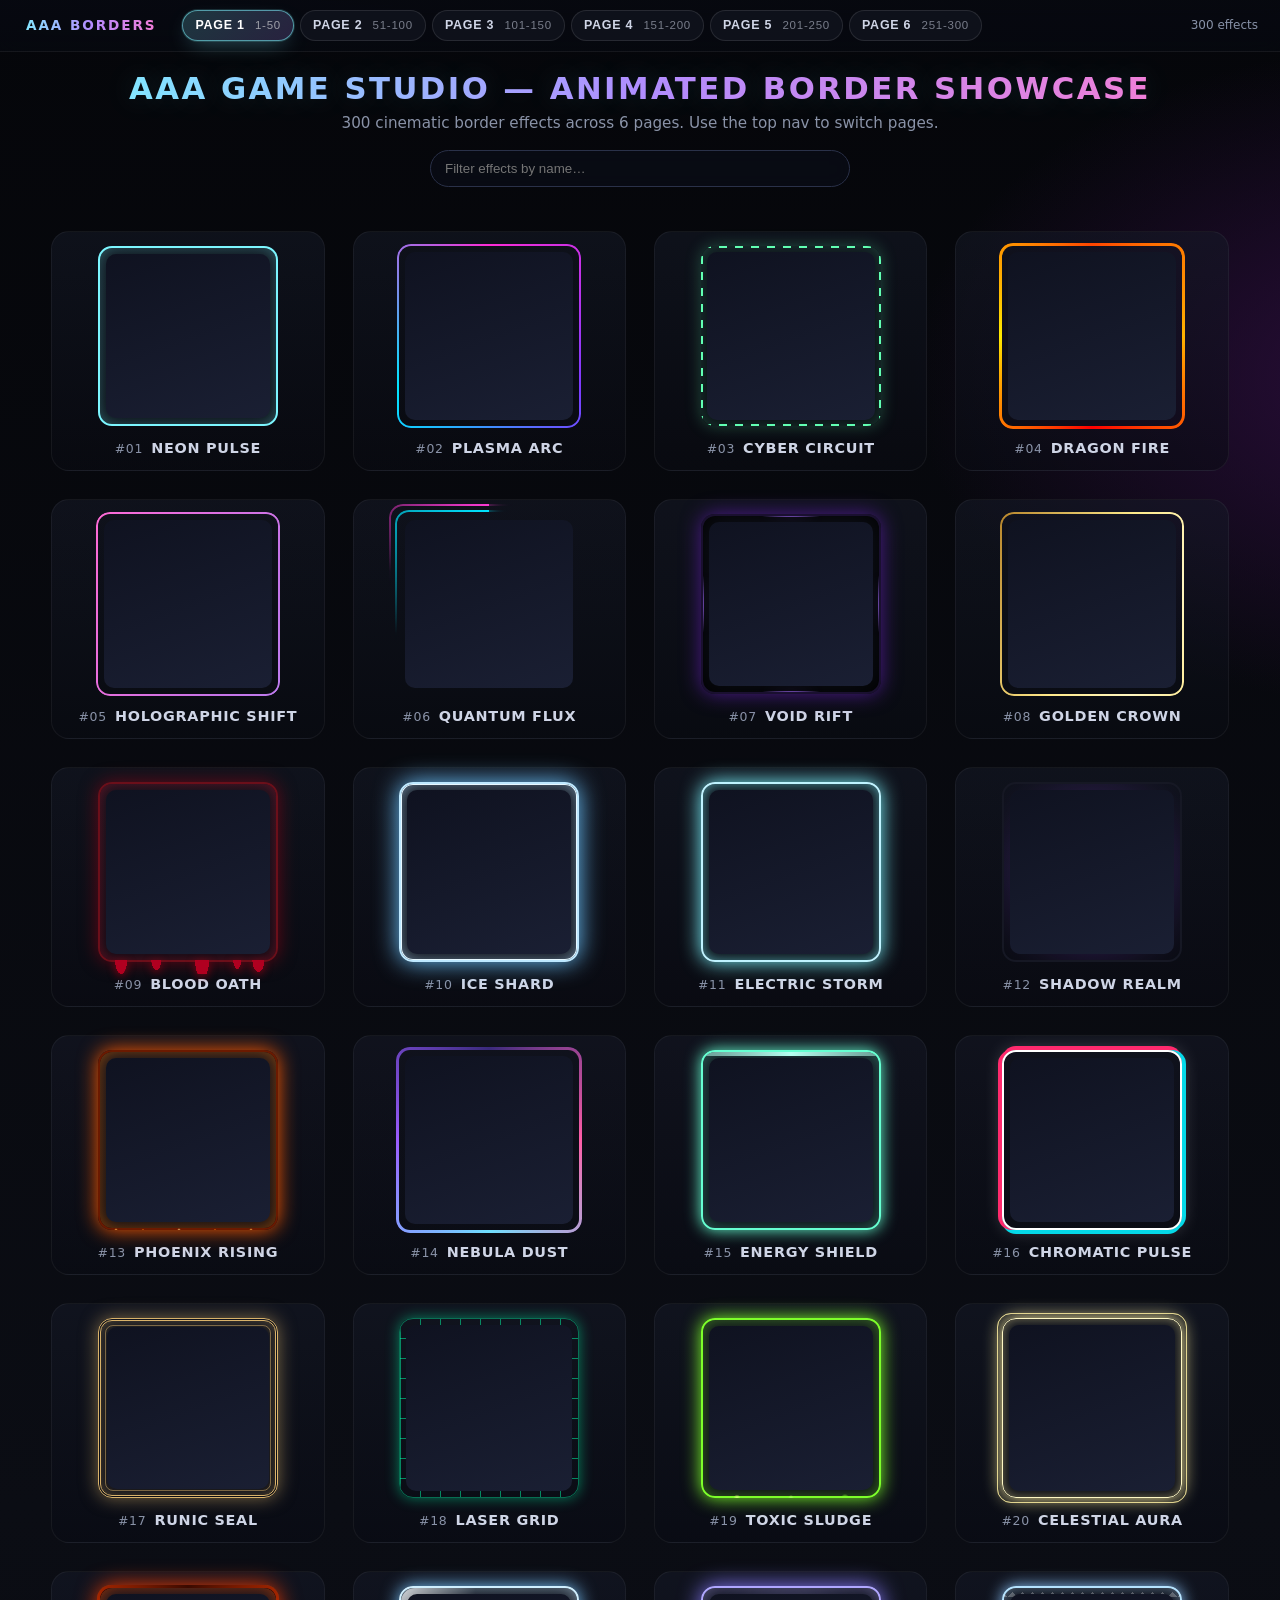
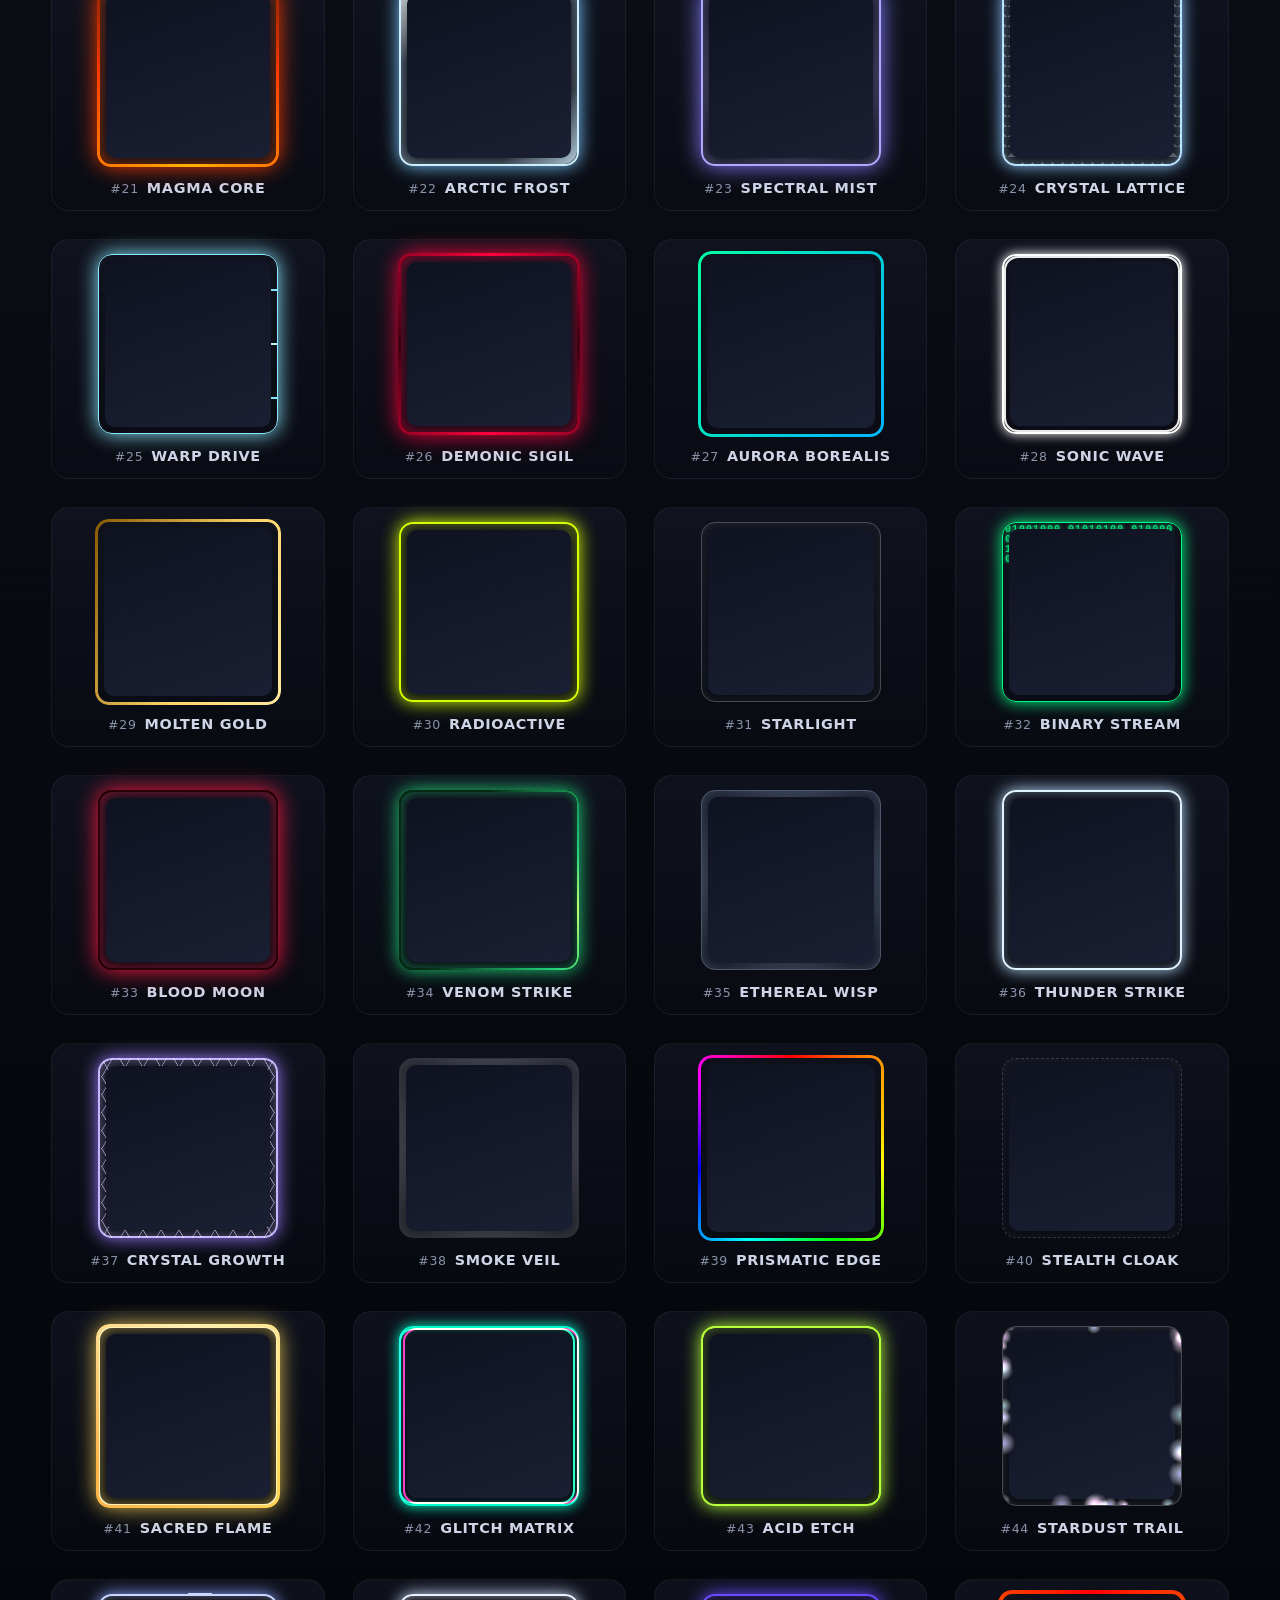
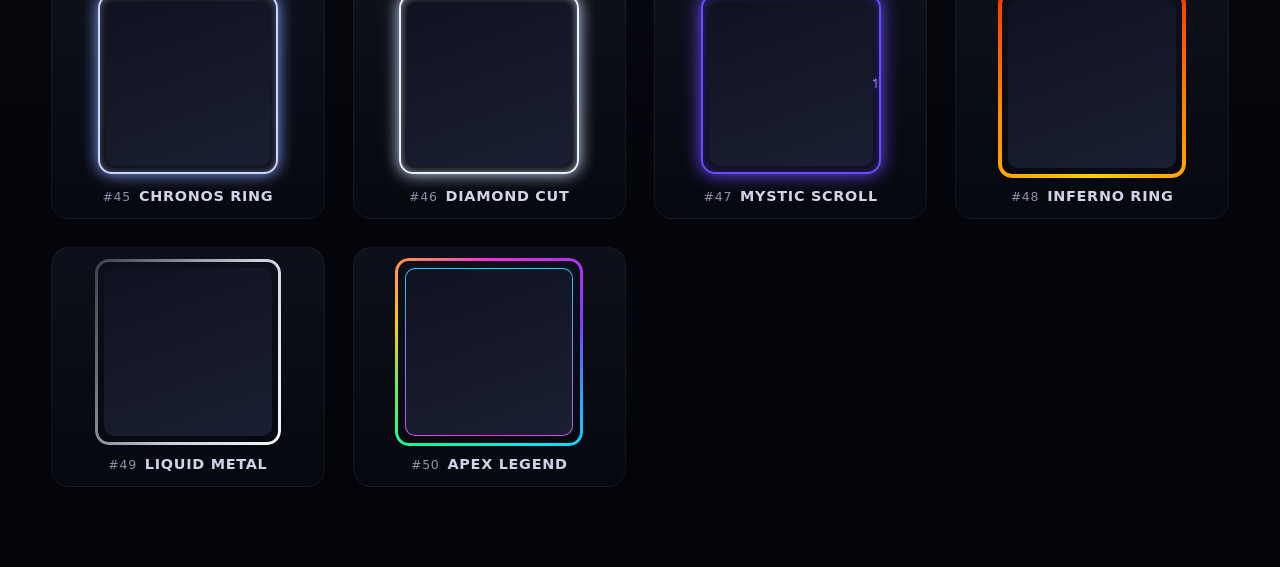
==== index.html @ 930daaae "first commit" ====
<!DOCTYPE html>
<html lang="en">
<head>
<meta charset="UTF-8" />
<meta name="viewport" content="width=device-width, initial-scale=1.0" />
<title>AAA Game Studio Animated Borders — 300 Effects</title>
<link rel="stylesheet" href="css/base.css" />
<link rel="stylesheet" href="css/nav.css" />
<link rel="stylesheet" href="css/borders-01-10.css" />
<link rel="stylesheet" href="css/borders-11-20.css" />
<link rel="stylesheet" href="css/borders-21-30.css" />
<link rel="stylesheet" href="css/borders-31-40.css" />
<link rel="stylesheet" href="css/borders-41-50.css" />
<link rel="stylesheet" href="css/borders-51-100.css" />
<link rel="stylesheet" href="css/borders-101-150.css" />
</head>
<body>
<header class="site-header">
  <h1>AAA Game Studio — Animated Border Showcase</h1>
  <p class="subtitle">300 cinematic border effects across 6 pages. Use the top nav to switch pages.</p>
  <input id="search" type="search" placeholder="Filter effects by name…" />
</header>

<main id="grid" class="grid">
  <!-- Cards are generated by JS for brevity; fallback markup below still works -->
</main>

<template id="card-tpl">
  <figure class="card">
    <div class="square"><div class="inner"></div></div>
    <figcaption><span class="num"></span><span class="name"></span></figcaption>
  </figure>
</template>

<script src="js/effects.js"></script>
<script src="js/trail.js"></script>
<script src="js/trail-ring.js"></script>
<script src="js/fx-engine.js"></script>
<script src="js/fx-page-04.js"></script>
<script src="js/fx-page-05.js"></script>
<script src="js/fx-page-06.js"></script>
<script src="js/app.js"></script>
</body>
</html>
---- css/base.css ----
/* ============================================================
   BASE — AAA Game Studio Animated Borders
   ============================================================ */
:root{
  --bg-0:#05060a;
  --bg-1:#0b0d14;
  --bg-2:#11141d;
  --ink:#e8ecf5;
  --muted:#8a93a8;
  --accent:#7cf6ff;
  --sq:180px;        /* square size */
  --radius:14px;
}

*{box-sizing:border-box}
html,body{margin:0;padding:0}
body{
  font-family:"Segoe UI",Inter,system-ui,-apple-system,Roboto,sans-serif;
  color:var(--ink);
  background:
    radial-gradient(1200px 700px at 10% -10%, #1a2140 0%, transparent 60%),
    radial-gradient(900px 600px at 110% 10%, #2a0d3a 0%, transparent 55%),
    linear-gradient(180deg, var(--bg-0), var(--bg-1) 40%, #03040a);
  min-height:100vh;
  overflow-x:hidden;
}

.site-header{
  padding:48px 32px 16px;
  text-align:center;
}
.site-header h1{
  font-size:clamp(1.6rem, 2.4vw, 2.4rem);
  margin:0 0 8px;
  letter-spacing:.08em;
  text-transform:uppercase;
  background:linear-gradient(90deg,#7cf6ff,#b48bff 50%,#ff7ad1);
  -webkit-background-clip:text;
  background-clip:text;
  color:transparent;
  text-shadow:0 0 30px rgba(124,246,255,.15);
}
.subtitle{color:var(--muted);margin:0 0 18px;font-size:.95rem}

#search{
  width:min(420px,90%);
  padding:10px 14px;
  border-radius:999px;
  border:1px solid #2a3149;
  background:rgba(10,14,24,.7);
  color:var(--ink);
  outline:none;
  backdrop-filter:blur(8px);
}
#search:focus{border-color:var(--accent);box-shadow:0 0 0 3px rgba(124,246,255,.18)}

.grid{
  display:grid;
  grid-template-columns:repeat(auto-fill, minmax(230px, 1fr));
  gap:28px;
  padding:28px clamp(18px,4vw,56px) 80px;
  max-width:1600px;
  margin:0 auto;
}

.card{
  margin:0;
  display:flex;
  flex-direction:column;
  align-items:center;
  gap:14px;
  padding:14px;
  border-radius:18px;
  background:linear-gradient(180deg, rgba(22,26,40,.55), rgba(10,12,20,.55));
  border:1px solid rgba(255,255,255,.05);
  transition:transform .35s ease, box-shadow .35s ease, border-color .35s ease;
}
.card:hover{
  transform:translateY(-3px);
  border-color:rgba(255,255,255,.12);
  box-shadow:0 20px 50px -25px rgba(0,0,0,.9);
}

.square{
  position:relative;
  width:var(--sq);
  height:var(--sq);
  border-radius:var(--radius);
  display:grid;
  place-items:center;
  isolation:isolate;
}
.square .inner{
  position:absolute;
  inset:6px;
  border-radius:calc(var(--radius) - 4px);
  background:linear-gradient(160deg,#0f1220,#1a1f33);
  z-index:1;
}

figcaption{
  display:flex;
  gap:8px;
  align-items:baseline;
  font-size:.9rem;
  color:#cfd5e6;
  letter-spacing:.05em;
}
.num{color:var(--muted);font-variant-numeric:tabular-nums;font-size:.78rem}
.name{text-transform:uppercase;font-weight:600}

.card.hidden{display:none}

/* Helper: gradient stop used across many borders */
@property --angle {
  syntax: "<angle>";
  initial-value: 0deg;
  inherits: false;
}

@keyframes spin-angle { to { --angle: 360deg; } }
@keyframes hue        { to { filter: hue-rotate(360deg); } }
@keyframes pulse-op   { 0%,100%{opacity:.6} 50%{opacity:1} }
---- css/nav.css ----
/* ============================================================
   NAV — Sticky paginated tab bar at the top of the page
   ============================================================ */
.pagenav{
  position:sticky;
  top:0;
  z-index:50;
  display:flex;
  flex-wrap:wrap;
  align-items:center;
  gap:6px;
  padding:10px 14px;
  background:linear-gradient(180deg, rgba(7,9,16,.92), rgba(7,9,16,.82));
  border-bottom:1px solid rgba(255,255,255,.06);
  backdrop-filter:blur(10px);
  -webkit-backdrop-filter:blur(10px);
}
.pagenav .brand{
  font-weight:700;
  letter-spacing:.14em;
  text-transform:uppercase;
  font-size:.85rem;
  padding:6px 12px;
  margin-right:8px;
  background:linear-gradient(90deg,#7cf6ff,#b48bff 50%,#ff7ad1);
  -webkit-background-clip:text;
  background-clip:text;
  color:transparent;
  white-space:nowrap;
}
.pagenav .tab{
  appearance:none;
  border:1px solid rgba(255,255,255,.1);
  background:rgba(20,24,36,.6);
  color:#cfd5e6;
  font:600 .78rem/1 "Segoe UI",sans-serif;
  letter-spacing:.06em;
  text-transform:uppercase;
  padding:8px 12px;
  border-radius:999px;
  cursor:pointer;
  transition:background .2s ease, border-color .2s ease, color .2s ease, transform .15s ease;
  white-space:nowrap;
}
.pagenav .tab:hover{
  background:rgba(40,50,75,.7);
  border-color:rgba(255,255,255,.18);
  color:#fff;
}
.pagenav .tab.active{
  background:linear-gradient(135deg, rgba(124,246,255,.2), rgba(180,139,255,.2));
  border-color:rgba(124,246,255,.55);
  color:#fff;
  box-shadow:0 0 0 1px rgba(124,246,255,.15), 0 8px 22px -8px rgba(124,246,255,.4);
}
.pagenav .tab .count{
  opacity:.55;
  font-weight:500;
  margin-left:6px;
  font-size:.72rem;
}
.pagenav .spacer{ flex:1; }
.pagenav .meta{
  font-size:.75rem;
  color:#8892a8;
  padding-right:8px;
  white-space:nowrap;
}

/* Compressed top header when a nav is present */
.site-header{ padding-top:18px; }

/* Hidden-by-page */
.card.page-hidden{ display:none; }
---- css/borders-01-10.css ----
/* ==============================================
   BORDERS 01–10
   ============================================== */

/* 01 — Neon Pulse */
.b01{ border:2px solid #7cf6ff; box-shadow:0 0 0 0 rgba(124,246,255,.6), inset 0 0 18px rgba(124,246,255,.35); animation:b01 1.8s ease-in-out infinite; }
@keyframes b01{
  0%,100%{ box-shadow:0 0 0 0 rgba(124,246,255,.7), 0 0 18px rgba(124,246,255,.5), inset 0 0 14px rgba(124,246,255,.35);}
  50%    { box-shadow:0 0 0 10px rgba(124,246,255,0),  0 0 40px rgba(124,246,255,.9), inset 0 0 28px rgba(124,246,255,.7);}
}

/* 02 — Plasma Arc (conic rotating rim) */
.b02{ position:relative; }
.b02::before{
  content:""; position:absolute; inset:-2px; border-radius:inherit; padding:2px;
  background:conic-gradient(from var(--angle), #ff2bd6, #7c3bff, #00e5ff, #ff2bd6);
  -webkit-mask:linear-gradient(#000 0 0) content-box,linear-gradient(#000 0 0);
          mask:linear-gradient(#000 0 0) content-box,linear-gradient(#000 0 0);
  -webkit-mask-composite:xor; mask-composite:exclude;
  animation:spin-angle 3.5s linear infinite;
  filter:drop-shadow(0 0 10px #7c3bff);
}

/* 03 — Cyber Circuit (dashed marching) */
.b03{ border:2px dashed #62ffb3; animation:b03 .8s linear infinite; box-shadow:inset 0 0 18px rgba(98,255,179,.2),0 0 16px rgba(98,255,179,.25); }
@keyframes b03{ to{ background-position:40px 0; } }
.b03{ background:
  linear-gradient(90deg,#62ffb3 50%,transparent 0) top/16px 2px repeat-x,
  linear-gradient(90deg,#62ffb3 50%,transparent 0) bottom/16px 2px repeat-x,
  linear-gradient(0deg,#62ffb3 50%,transparent 0) left/2px 16px repeat-y,
  linear-gradient(0deg,#62ffb3 50%,transparent 0) right/2px 16px repeat-y;
  border:none;
}

/* 04 — Dragon Fire (flame gradient sweep) */
.b04{ position:relative; }
.b04::before{
  content:""; position:absolute; inset:-3px; border-radius:inherit; padding:3px;
  background:conic-gradient(from var(--angle), #ff4500, #ffb300, #ff0000, #ffea00, #ff4500);
  -webkit-mask:linear-gradient(#000 0 0) content-box,linear-gradient(#000 0 0);
          mask:linear-gradient(#000 0 0) content-box,linear-gradient(#000 0 0);
  -webkit-mask-composite:xor; mask-composite:exclude;
  filter:drop-shadow(0 0 14px #ff6a00) blur(.3px);
  animation:spin-angle 2.2s linear infinite;
}
.b04::after{
  content:""; position:absolute; inset:-10px; border-radius:inherit; pointer-events:none;
  background:radial-gradient(closest-side, rgba(255,90,0,.35), transparent 70%);
  animation:pulse-op 1.4s ease-in-out infinite;
}

/* 05 — Holographic Shift */
.b05{ position:relative; }
.b05::before{
  content:""; position:absolute; inset:-2px; border-radius:inherit; padding:2px;
  background:linear-gradient(115deg,#ff6ad5,#c774e8,#ad8cff,#8795e8,#94d0ff);
  background-size:300% 300%;
  -webkit-mask:linear-gradient(#000 0 0) content-box,linear-gradient(#000 0 0);
          mask:linear-gradient(#000 0 0) content-box,linear-gradient(#000 0 0);
  -webkit-mask-composite:xor; mask-composite:exclude;
  animation:b05 5s linear infinite;
}
@keyframes b05{ 0%{background-position:0% 50%} 100%{background-position:300% 50%} }

/* 06 — Quantum Flux (double counter-rotating rings) */
.b06{ position:relative; }
.b06::before,.b06::after{
  content:""; position:absolute; inset:-4px; border-radius:inherit; padding:2px;
  -webkit-mask:linear-gradient(#000 0 0) content-box,linear-gradient(#000 0 0);
          mask:linear-gradient(#000 0 0) content-box,linear-gradient(#000 0 0);
  -webkit-mask-composite:xor; mask-composite:exclude;
}
.b06::before{ background:conic-gradient(from var(--angle), transparent 70%, #00e5ff); animation:spin-angle 2.5s linear infinite; filter:drop-shadow(0 0 8px #00e5ff); }
.b06::after { inset:-10px; background:conic-gradient(from var(--angle), transparent 80%, #ff3bd6); animation:spin-angle 3.8s linear infinite reverse; filter:drop-shadow(0 0 10px #ff3bd6); }

/* 07 — Void Rift (dark cracks pulsing) */
.b07{ border:2px solid #1a1030; box-shadow:inset 0 0 30px #000, 0 0 20px #4b1b8a; position:relative; overflow:hidden; }
.b07::before{
  content:""; position:absolute; inset:0; border-radius:inherit;
  background:
    radial-gradient(2px 30% at 0% 50%, #a36bff, transparent 60%),
    radial-gradient(2px 30% at 100% 50%, #a36bff, transparent 60%),
    radial-gradient(30% 2px at 50% 0%, #a36bff, transparent 60%),
    radial-gradient(30% 2px at 50% 100%, #a36bff, transparent 60%);
  filter:drop-shadow(0 0 6px #a36bff);
  animation:pulse-op 1.6s ease-in-out infinite;
}

/* 08 — Golden Crown (luxury shimmer) */
.b08{ position:relative; }
.b08::before{
  content:""; position:absolute; inset:-2px; border-radius:inherit; padding:2px;
  background:linear-gradient(115deg,#b8862b 0%,#ffe98a 25%,#fff6c0 40%,#ffe98a 55%,#b8862b 100%);
  background-size:200% 200%;
  -webkit-mask:linear-gradient(#000 0 0) content-box,linear-gradient(#000 0 0);
          mask:linear-gradient(#000 0 0) content-box,linear-gradient(#000 0 0);
  -webkit-mask-composite:xor; mask-composite:exclude;
  animation:b08 3.2s linear infinite;
  filter:drop-shadow(0 0 6px rgba(255,221,120,.5));
}
@keyframes b08{ 0%{background-position:0 0} 100%{background-position:200% 0} }

/* 09 — Blood Oath (dripping crimson) */
.b09{ border:2px solid #6b0f1a; box-shadow:0 0 18px rgba(170,0,20,.55), inset 0 0 16px rgba(255,30,60,.35); position:relative; overflow:visible; }
.b09::after{
  content:""; position:absolute; left:0; right:0; top:100%; height:14px;
  background:
    radial-gradient(6px 14px at 12% 0, #b00020 99%, transparent 100%),
    radial-gradient(5px 10px at 32% 0, #b00020 99%, transparent 100%),
    radial-gradient(7px 18px at 58% 0, #b00020 99%, transparent 100%),
    radial-gradient(4px 9px  at 78% 0, #b00020 99%, transparent 100%),
    radial-gradient(6px 12px at 90% 0, #b00020 99%, transparent 100%);
  animation:b09 2.6s ease-in-out infinite;
  filter:drop-shadow(0 2px 4px rgba(170,0,20,.7));
}
@keyframes b09{ 0%{transform:scaleY(.2);opacity:.6} 60%{transform:scaleY(1.1);opacity:1} 100%{transform:scaleY(.2);opacity:.6} }

/* 10 — Ice Shard (crystalline cold) */
.b10{ border:2px solid #bde8ff; box-shadow:0 0 0 1px #e6f7ff inset, 0 0 24px #6ec6ff, inset 0 0 18px rgba(180,224,255,.6); position:relative; }
.b10::before{
  content:""; position:absolute; inset:-1px; border-radius:inherit; pointer-events:none;
  background:
    linear-gradient(135deg, transparent 40%, rgba(255,255,255,.6) 50%, transparent 60%);
  background-size:250% 250%;
  mix-blend-mode:screen;
  animation:b10 3.4s ease-in-out infinite;
}
@keyframes b10{ 0%{background-position:0 0} 100%{background-position:250% 250%} }
---- css/borders-11-20.css ----
/* ==============================================
   BORDERS 11–20
   ============================================== */

/* 11 — Electric Storm (jittering bolts) */
.b11{ border:2px solid #bff3ff; box-shadow:0 0 20px #7cf6ff, inset 0 0 14px rgba(124,246,255,.6); animation:b11 .15s steps(2) infinite; }
@keyframes b11{
  0%  { transform:translate(0,0) }
  25% { transform:translate(.6px,-.6px) }
  50% { transform:translate(-.6px,.6px); filter:brightness(1.6) }
  75% { transform:translate(.6px,.6px) }
  100%{ transform:translate(0,0) }
}

/* 12 — Shadow Realm (dark mist seep) */
.b12{ border:2px solid #161824; position:relative; overflow:hidden; }
.b12::before{
  content:""; position:absolute; inset:-40%; border-radius:inherit;
  background:radial-gradient(closest-side, rgba(120,60,200,.55), transparent 70%);
  filter:blur(14px); animation:b12 6s linear infinite;
}
@keyframes b12{ 0%{transform:translate(-20%,-20%) rotate(0)} 100%{transform:translate(20%,20%) rotate(360deg)} }

/* 13 — Phoenix Rising (ember rise) */
.b13{ position:relative; border:2px solid #6b1a00; box-shadow:0 0 20px #ff5a00, inset 0 0 18px rgba(255,120,0,.5); }
.b13::after{
  content:""; position:absolute; inset:-6px -2px -2px -2px; border-radius:inherit; pointer-events:none;
  background:
    radial-gradient(3px 3px at 10% 100%, #ffb347, transparent 60%),
    radial-gradient(2px 2px at 25% 100%, #ff7a00, transparent 60%),
    radial-gradient(3px 3px at 45% 100%, #ffd27a, transparent 60%),
    radial-gradient(2px 2px at 65% 100%, #ff7a00, transparent 60%),
    radial-gradient(3px 3px at 85% 100%, #ffb347, transparent 60%);
  animation:b13 2s linear infinite;
}
@keyframes b13{ 0%{transform:translateY(0);opacity:.2} 50%{opacity:1} 100%{transform:translateY(-24px);opacity:0} }

/* 14 — Nebula Dust */
.b14{ position:relative; }
.b14::before{
  content:""; position:absolute; inset:-3px; border-radius:inherit; padding:3px;
  background:conic-gradient(from var(--angle),#3a2a7c,#ff5ea8,#6fe0ff,#9b5cff,#3a2a7c);
  -webkit-mask:linear-gradient(#000 0 0) content-box,linear-gradient(#000 0 0);
          mask:linear-gradient(#000 0 0) content-box,linear-gradient(#000 0 0);
  -webkit-mask-composite:xor; mask-composite:exclude;
  filter:blur(.3px) drop-shadow(0 0 8px #9b5cff);
  animation:spin-angle 8s linear infinite;
}

/* 15 — Energy Shield (hex scan) */
.b15{ border:2px solid #66ffd1; box-shadow:0 0 16px #66ffd1, inset 0 0 18px rgba(102,255,209,.35); position:relative; overflow:hidden; }
.b15::before{
  content:""; position:absolute; left:-50%; right:-50%; top:-2px; height:6px;
  background:linear-gradient(90deg,transparent,#b6fff0,transparent);
  animation:b15 2.2s linear infinite;
}
@keyframes b15{ 0%{transform:translateY(0)} 100%{transform:translateY(var(--sq))} }

/* 16 — Chromatic Pulse (RGB split) */
.b16{ position:relative; border:2px solid #fff; }
.b16{ box-shadow:
  -4px 0 0 #ff2a6d, 4px 0 0 #05d9e8, 0 -4px 0 #ff2a6d, 0 4px 0 #05d9e8,
  0 0 18px rgba(255,255,255,.25);
  animation:b16 1.4s ease-in-out infinite; }
@keyframes b16{ 0%,100%{filter:none} 50%{filter:blur(.6px) saturate(1.6)} }

/* 17 — Runic Seal (etched glow) */
.b17{ border:3px double #d9b26a; box-shadow:0 0 18px rgba(217,178,106,.55), inset 0 0 14px rgba(217,178,106,.35); position:relative; }
.b17::before{
  content:""; position:absolute; inset:4px; border:1px solid rgba(217,178,106,.5); border-radius:calc(var(--radius) - 6px);
  animation:pulse-op 2.4s ease-in-out infinite;
}

/* 18 — Laser Grid */
.b18{ position:relative; border:1px solid rgba(0,255,170,.4); box-shadow:0 0 14px rgba(0,255,170,.45); }
.b18::before{
  content:""; position:absolute; inset:0; border-radius:inherit; pointer-events:none;
  background:
    linear-gradient(90deg, rgba(0,255,170,.5) 1px, transparent 1px) 0 0/20px 100%,
    linear-gradient(0deg,  rgba(0,255,170,.5) 1px, transparent 1px) 0 0/100% 20px;
  mask:linear-gradient(#000,#000);
  animation:b18 2s linear infinite;
}
@keyframes b18{ to{ background-position:20px 0, 0 20px; } }

/* 19 — Toxic Sludge (bubbling acid) */
.b19{ border:2px solid #7dff2a; box-shadow:0 0 18px #7dff2a, inset 0 0 16px rgba(125,255,42,.4); position:relative; }
.b19::after{
  content:""; position:absolute; inset:-2px; border-radius:inherit; pointer-events:none;
  background:
    radial-gradient(6px 6px at 20% 100%, #d7ff7d, transparent 60%),
    radial-gradient(5px 5px at 50% 100%, #a8ff5e, transparent 60%),
    radial-gradient(7px 7px at 80% 100%, #7dff2a, transparent 60%);
  animation:b19 2.6s ease-in-out infinite;
}
@keyframes b19{ 0%{transform:translateY(0);opacity:.2} 50%{opacity:.9} 100%{transform:translateY(-18px);opacity:0} }

/* 20 — Celestial Aura (halo rings) */
.b20{ position:relative; border:1px solid #fff8c4; box-shadow:0 0 18px #fff0a0, inset 0 0 12px rgba(255,240,160,.45); }
.b20::before,.b20::after{
  content:""; position:absolute; inset:-6px; border-radius:inherit; border:1px solid rgba(255,240,160,.6); pointer-events:none;
  animation:b20 2.8s ease-out infinite;
}
.b20::after{ animation-delay:1.4s; }
@keyframes b20{ 0%{transform:scale(1);opacity:.9} 100%{transform:scale(1.25);opacity:0} }
---- css/borders-21-30.css ----
/* ==============================================
   BORDERS 21–30
   ============================================== */

/* 21 — Magma Core */
.b21{ position:relative; border:2px solid #3a0a00; box-shadow:0 0 22px #ff3d00, inset 0 0 18px rgba(255,80,0,.55); }
.b21::before{
  content:""; position:absolute; inset:-3px; border-radius:inherit; padding:3px;
  background:conic-gradient(from var(--angle),#3a0a00,#ff3d00,#ffb300,#ff3d00,#3a0a00);
  -webkit-mask:linear-gradient(#000 0 0) content-box,linear-gradient(#000 0 0);
          mask:linear-gradient(#000 0 0) content-box,linear-gradient(#000 0 0);
  -webkit-mask-composite:xor; mask-composite:exclude;
  animation:spin-angle 4s linear infinite; filter:drop-shadow(0 0 10px #ff6a00);
}

/* 22 — Arctic Frost (creeping frost) */
.b22{ border:2px solid #cfefff; box-shadow:inset 0 0 18px rgba(200,235,255,.6), 0 0 18px #7ac7ff; position:relative; overflow:hidden; }
.b22::before{
  content:""; position:absolute; inset:0; border-radius:inherit;
  background:
    radial-gradient(circle at 0 0, rgba(255,255,255,.7), transparent 30%),
    radial-gradient(circle at 100% 100%, rgba(200,235,255,.7), transparent 30%);
  mix-blend-mode:screen; animation:b22 4s ease-in-out infinite alternate;
}
@keyframes b22{ 0%{opacity:.4} 100%{opacity:1} }

/* 23 — Spectral Mist */
.b23{ border:2px solid #b0a7ff; box-shadow:0 0 22px #8a7cff, inset 0 0 18px rgba(180,170,255,.45); position:relative; overflow:hidden; }
.b23::after{
  content:""; position:absolute; inset:-30%; border-radius:50%;
  background:radial-gradient(closest-side, rgba(180,170,255,.7), transparent 70%);
  filter:blur(10px); animation:b23 5s linear infinite;
}
@keyframes b23{ 0%{transform:translate(-20%,0)} 100%{transform:translate(20%,-10%)} }

/* 24 — Crystal Lattice */
.b24{ position:relative; border:2px solid #b5e3ff; box-shadow:0 0 16px #8ec8ff, inset 0 0 14px rgba(181,227,255,.45); }
.b24::before{
  content:""; position:absolute; inset:-1px; border-radius:inherit; pointer-events:none;
  background:
    linear-gradient(45deg, rgba(255,255,255,.5) 25%, transparent 25%) 0 0/10px 10px,
    linear-gradient(-45deg, rgba(255,255,255,.5) 25%, transparent 25%) 0 0/10px 10px;
  mix-blend-mode:screen; opacity:.5;
  animation:b24 4s linear infinite;
}
@keyframes b24{ to{background-position:10px 0,10px 0} }

/* 25 — Warp Drive (hyperspace streaks) */
.b25{ position:relative; border:1px solid #8be9ff; box-shadow:0 0 20px #8be9ff; overflow:hidden; }
.b25::before{
  content:""; position:absolute; inset:-2px; border-radius:inherit;
  background:
    linear-gradient(90deg,transparent 0,#8be9ff 50%,transparent 100%) 0 20%/200% 2px no-repeat,
    linear-gradient(90deg,transparent 0,#bffaff 50%,transparent 100%) 0 50%/200% 2px no-repeat,
    linear-gradient(90deg,transparent 0,#8be9ff 50%,transparent 100%) 0 80%/200% 2px no-repeat;
  animation:b25 1.2s linear infinite;
}
@keyframes b25{ 0%{background-position:-100% 20%,-150% 50%,-80% 80%} 100%{background-position:200% 20%,220% 50%,260% 80%} }

/* 26 — Demonic Sigil */
.b26{ position:relative; border:2px solid #3a0010; box-shadow:0 0 22px #ff003c, inset 0 0 16px rgba(255,0,60,.55); }
.b26::before{
  content:""; position:absolute; inset:-3px; border-radius:inherit; padding:3px;
  background:conic-gradient(from var(--angle),#ff003c,#3a0010,#ff003c,#3a0010,#ff003c);
  -webkit-mask:linear-gradient(#000 0 0) content-box,linear-gradient(#000 0 0);
          mask:linear-gradient(#000 0 0) content-box,linear-gradient(#000 0 0);
  -webkit-mask-composite:xor; mask-composite:exclude;
  animation:spin-angle 6s linear infinite reverse; filter:drop-shadow(0 0 8px #ff003c);
}

/* 27 — Aurora Borealis */
.b27{ position:relative; }
.b27::before{
  content:""; position:absolute; inset:-3px; border-radius:inherit; padding:3px;
  background:linear-gradient(120deg,#00ffa3,#00b3ff,#b84cff,#00ffa3);
  background-size:300% 300%;
  -webkit-mask:linear-gradient(#000 0 0) content-box,linear-gradient(#000 0 0);
          mask:linear-gradient(#000 0 0) content-box,linear-gradient(#000 0 0);
  -webkit-mask-composite:xor; mask-composite:exclude;
  filter:blur(.4px) drop-shadow(0 0 10px #00ffa3);
  animation:b27 6s ease-in-out infinite;
}
@keyframes b27{ 0%,100%{background-position:0 50%} 50%{background-position:100% 50%} }

/* 28 — Sonic Wave (expanding rings) */
.b28{ position:relative; border:2px solid #fff; box-shadow:0 0 12px #fff; }
.b28::before,.b28::after{
  content:""; position:absolute; inset:0; border-radius:inherit; border:2px solid rgba(255,255,255,.7);
  animation:b28 2.2s ease-out infinite;
}
.b28::after{ animation-delay:1.1s; }
@keyframes b28{ 0%{transform:scale(1);opacity:1} 100%{transform:scale(1.35);opacity:0} }

/* 29 — Molten Gold */
.b29{ position:relative; }
.b29::before{
  content:""; position:absolute; inset:-3px; border-radius:inherit; padding:3px;
  background:linear-gradient(115deg,#8a5a00,#ffd56a,#fff2b3,#ffd56a,#8a5a00);
  background-size:300% 100%;
  -webkit-mask:linear-gradient(#000 0 0) content-box,linear-gradient(#000 0 0);
          mask:linear-gradient(#000 0 0) content-box,linear-gradient(#000 0 0);
  -webkit-mask-composite:xor; mask-composite:exclude;
  filter:drop-shadow(0 0 10px rgba(255,213,106,.6));
  animation:b29 3s linear infinite;
}
@keyframes b29{ to{background-position:300% 0} }

/* 30 — Radioactive (geiger blink) */
.b30{ border:2px solid #d6ff00; box-shadow:0 0 18px #d6ff00, inset 0 0 14px rgba(214,255,0,.45); animation:b30 1s steps(3,end) infinite; position:relative; }
.b30::after{
  content:"☢"; position:absolute; top:6px; right:8px; color:#d6ff00; font-size:.9rem; text-shadow:0 0 8px #d6ff00; opacity:.9;
}
@keyframes b30{ 0%,100%{filter:brightness(1)} 33%{filter:brightness(1.6)} 66%{filter:brightness(.85)} }
---- css/borders-31-40.css ----
/* ==============================================
   BORDERS 31–40
   ============================================== */

/* 31 — Starlight (twinkle dots) */
.b31{ border:1px solid rgba(255,255,255,.25); box-shadow:inset 0 0 14px rgba(255,255,255,.08); position:relative; overflow:hidden; }
.b31::before{
  content:""; position:absolute; inset:0; border-radius:inherit;
  background:
    radial-gradient(1px 1px at 10% 20%, #fff 99%, transparent 100%),
    radial-gradient(1px 1px at 25% 70%, #fff 99%, transparent 100%),
    radial-gradient(1.5px 1.5px at 60% 15%, #fff 99%, transparent 100%),
    radial-gradient(1px 1px at 80% 60%, #fff 99%, transparent 100%),
    radial-gradient(1.5px 1.5px at 40% 85%, #fff 99%, transparent 100%),
    radial-gradient(1px 1px at 92% 30%, #fff 99%, transparent 100%);
  animation:b31 2.4s ease-in-out infinite alternate;
}
@keyframes b31{ 0%{opacity:.2;filter:blur(0)} 100%{opacity:1;filter:blur(.4px)} }

/* 32 — Binary Stream */
.b32{ position:relative; border:1px solid #00ff88; box-shadow:0 0 16px #00ff88; overflow:hidden; color:#00ff88; font:700 10px/1 monospace; }
.b32::before{
  content:"01001000 01010100 01000001 01001110 01000110 01010100 10101010 11001100 00110011";
  position:absolute; inset:-2px; border-radius:inherit; padding:4px; letter-spacing:1px;
  white-space:pre-wrap; word-break:break-all; opacity:.85; text-shadow:0 0 4px #00ff88;
  animation:b32 4s linear infinite;
}
@keyframes b32{ 0%{transform:translateY(0)} 100%{transform:translateY(-24px)} }

/* 33 — Blood Moon */
.b33{ border:2px solid #2a0008; box-shadow:0 0 22px #ff1744, inset 0 0 14px rgba(255,23,68,.55); animation:b33 2.6s ease-in-out infinite; }
@keyframes b33{ 0%,100%{box-shadow:0 0 14px #9e0022, inset 0 0 12px rgba(255,23,68,.35)} 50%{box-shadow:0 0 36px #ff1744, inset 0 0 22px rgba(255,23,68,.75)} }

/* 34 — Venom Strike */
.b34{ position:relative; border:2px solid #062a10; box-shadow:0 0 18px #21d07a, inset 0 0 12px rgba(33,208,122,.5); }
.b34::before{
  content:""; position:absolute; inset:-2px; border-radius:inherit; padding:2px;
  background:conic-gradient(from var(--angle),#062a10,#21d07a 20%,#c6ff6a 30%,#21d07a 40%,#062a10 60%);
  -webkit-mask:linear-gradient(#000 0 0) content-box,linear-gradient(#000 0 0);
          mask:linear-gradient(#000 0 0) content-box,linear-gradient(#000 0 0);
  -webkit-mask-composite:xor; mask-composite:exclude;
  animation:spin-angle 2.4s linear infinite;
}

/* 35 — Ethereal Wisp */
.b35{ position:relative; border:1px solid rgba(200,220,255,.35); box-shadow:inset 0 0 18px rgba(170,200,255,.3); overflow:hidden; }
.b35::before{
  content:""; position:absolute; inset:-40%; border-radius:50%;
  background:radial-gradient(closest-side, rgba(190,210,255,.6), transparent 70%);
  filter:blur(14px); animation:b35 7s ease-in-out infinite;
}
@keyframes b35{ 0%{transform:translate(-20%,-10%)} 50%{transform:translate(20%,10%)} 100%{transform:translate(-20%,-10%)} }

/* 36 — Thunder Strike */
.b36{ border:2px solid #e1f3ff; box-shadow:0 0 16px #bae0ff, inset 0 0 12px rgba(186,224,255,.4); animation:b36 4s linear infinite; }
@keyframes b36{
  0%,90%,100%{ filter:brightness(1); }
  92% { filter:brightness(3) saturate(2); }
  94% { filter:brightness(.7); }
  96% { filter:brightness(2.5); }
}

/* 37 — Crystal Growth (animated facets) */
.b37{ position:relative; border:2px solid #c8b6ff; box-shadow:0 0 18px #9a7bff, inset 0 0 14px rgba(200,182,255,.45); }
.b37::before{
  content:""; position:absolute; inset:-2px; border-radius:inherit; pointer-events:none;
  background:
    linear-gradient(60deg, transparent 46%, #e3d9ff 48%, transparent 52%),
    linear-gradient(-60deg, transparent 46%, #c8b6ff 48%, transparent 52%);
  background-size:18px 18px;
  mix-blend-mode:screen; opacity:.7;
  animation:b37 5s linear infinite;
}
@keyframes b37{ to{background-position:18px 0, -18px 0} }

/* 38 — Smoke Veil */
.b38{ position:relative; border:1px solid rgba(255,255,255,.15); box-shadow:inset 0 0 20px rgba(180,180,180,.3); overflow:hidden; }
.b38::before{
  content:""; position:absolute; inset:-50%; border-radius:50%;
  background:radial-gradient(closest-side, rgba(200,200,210,.55), transparent 70%);
  filter:blur(18px); animation:b38 9s linear infinite;
}
@keyframes b38{ 0%{transform:translate(-15%,-15%) rotate(0)} 100%{transform:translate(15%,15%) rotate(360deg)} }

/* 39 — Prismatic Edge */
.b39{ position:relative; }
.b39::before{
  content:""; position:absolute; inset:-3px; border-radius:inherit; padding:3px;
  background:conic-gradient(from var(--angle),red,orange,yellow,lime,cyan,blue,magenta,red);
  -webkit-mask:linear-gradient(#000 0 0) content-box,linear-gradient(#000 0 0);
          mask:linear-gradient(#000 0 0) content-box,linear-gradient(#000 0 0);
  -webkit-mask-composite:xor; mask-composite:exclude;
  filter:drop-shadow(0 0 8px rgba(255,255,255,.4));
  animation:spin-angle 4s linear infinite;
}

/* 40 — Stealth Cloak (invisible flicker) */
.b40{ border:1px dashed rgba(255,255,255,.18); box-shadow:inset 0 0 14px rgba(255,255,255,.06); animation:b40 3s ease-in-out infinite; position:relative; }
.b40::before{
  content:""; position:absolute; inset:-1px; border-radius:inherit;
  background:linear-gradient(120deg, transparent 40%, rgba(255,255,255,.35) 50%, transparent 60%);
  background-size:250% 250%;
  animation:b40b 3s linear infinite;
  mix-blend-mode:screen; pointer-events:none;
}
@keyframes b40 { 0%,100%{opacity:.7} 50%{opacity:.25} }
@keyframes b40b{ 0%{background-position:0 0} 100%{background-position:250% 250%} }
---- css/borders-41-50.css ----
/* ==============================================
   BORDERS 41–50
   ============================================== */

/* 41 — Sacred Flame */
.b41{ position:relative; border:2px solid #fff0b3; box-shadow:0 0 22px #ffd95a, inset 0 0 14px rgba(255,217,90,.55); }
.b41::before{
  content:""; position:absolute; inset:-4px; border-radius:inherit; padding:3px;
  background:conic-gradient(from var(--angle),#fff0b3,#ffd95a,#ffb347,#fff0b3);
  -webkit-mask:linear-gradient(#000 0 0) content-box,linear-gradient(#000 0 0);
          mask:linear-gradient(#000 0 0) content-box,linear-gradient(#000 0 0);
  -webkit-mask-composite:xor; mask-composite:exclude;
  filter:drop-shadow(0 0 10px #ffd95a);
  animation:spin-angle 5s linear infinite;
}
.b41::after{
  content:""; position:absolute; inset:-14px; border-radius:inherit;
  background:radial-gradient(closest-side, rgba(255,217,90,.3), transparent 70%);
  animation:pulse-op 2s ease-in-out infinite; pointer-events:none;
}

/* 42 — Glitch Matrix */
.b42{ border:2px solid #00ffcc; position:relative; box-shadow:0 0 14px #00ffcc, inset 0 0 10px rgba(0,255,204,.35); animation:b42 1.6s steps(6) infinite; }
.b42::before,.b42::after{
  content:""; position:absolute; inset:0; border-radius:inherit; pointer-events:none;
  border:2px solid transparent;
}
.b42::before{ border-color:#ff2ac3; transform:translate(2px,0); mix-blend-mode:screen; animation:b42a 1.6s steps(6) infinite; }
.b42::after { border-color:#2affc3; transform:translate(-2px,0); mix-blend-mode:screen; animation:b42b 1.6s steps(6) infinite; }
@keyframes b42 { 0%,100%{clip-path:inset(0)} 30%{clip-path:inset(12% 0 40% 0)} 60%{clip-path:inset(50% 0 10% 0)} }
@keyframes b42a{ 0%,100%{transform:translate(2px,0)} 40%{transform:translate(-3px,1px)} 70%{transform:translate(4px,-2px)} }
@keyframes b42b{ 0%,100%{transform:translate(-2px,0)} 40%{transform:translate(3px,-1px)} 70%{transform:translate(-4px,2px)} }

/* 43 — Acid Etch (corroding edge) */
.b43{ border:2px solid #b6ff3a; box-shadow:0 0 18px #b6ff3a, inset 0 0 14px rgba(182,255,58,.35); position:relative; }
.b43::before{
  content:""; position:absolute; inset:-2px; border-radius:inherit; padding:2px;
  background:repeating-linear-gradient(45deg,#b6ff3a 0 6px,transparent 6px 12px);
  -webkit-mask:linear-gradient(#000 0 0) content-box,linear-gradient(#000 0 0);
          mask:linear-gradient(#000 0 0) content-box,linear-gradient(#000 0 0);
  -webkit-mask-composite:xor; mask-composite:exclude;
  animation:b43 1.2s linear infinite;
}
@keyframes b43{ to{background-position:12px 0} }

/* 44 — Stardust Trail (drawn via JS canvas overlay fallback: CSS particles) */
.b44{ position:relative; border:1px solid rgba(255,255,255,.25); box-shadow:inset 0 0 12px rgba(255,255,255,.12); overflow:hidden; }
.b44::before{
  content:""; position:absolute; inset:-2px; border-radius:inherit;
  background:
    radial-gradient(2px 2px at 10% 50%, #fff, transparent 60%),
    radial-gradient(1.5px 1.5px at 30% 50%, #b3e5ff, transparent 60%),
    radial-gradient(1px 1px at 60% 50%, #fff, transparent 60%),
    radial-gradient(1.5px 1.5px at 85% 50%, #ffd5f2, transparent 60%);
  animation:b44 3s linear infinite;
  filter:drop-shadow(0 0 6px rgba(255,255,255,.7));
}
@keyframes b44{ 0%{transform:translateX(-30%)} 100%{transform:translateX(30%)} }

/* 45 — Chronos Ring (ticking) */
.b45{ position:relative; border:2px solid #c9d6ff; box-shadow:0 0 16px #8aa0ff, inset 0 0 10px rgba(201,214,255,.4); }
.b45::before{
  content:""; position:absolute; inset:-3px; border-radius:inherit; padding:2px;
  background:conic-gradient(from 0deg,#c9d6ff 0 15deg, transparent 15deg 360deg);
  -webkit-mask:linear-gradient(#000 0 0) content-box,linear-gradient(#000 0 0);
          mask:linear-gradient(#000 0 0) content-box,linear-gradient(#000 0 0);
  -webkit-mask-composite:xor; mask-composite:exclude;
  animation:b45 6s steps(12) infinite;
}
@keyframes b45{ to{ transform:rotate(360deg) } }

/* 46 — Diamond Cut (faceted sparkle) */
.b46{ position:relative; border:2px solid #e7f0ff; box-shadow:0 0 16px #cfe0ff, inset 0 0 10px rgba(231,240,255,.6); }
.b46::before{
  content:""; position:absolute; inset:-1px; border-radius:inherit; pointer-events:none;
  background:linear-gradient(135deg, transparent 44%, rgba(255,255,255,.95) 50%, transparent 56%);
  background-size:250% 250%;
  mix-blend-mode:screen;
  animation:b46 2.2s linear infinite;
}
@keyframes b46{ 0%{background-position:0 0} 100%{background-position:250% 250%} }

/* 47 — Mystic Scroll (runes scrolling) */
.b47{ position:relative; border:2px solid #6a4bff; box-shadow:0 0 18px #6a4bff, inset 0 0 14px rgba(106,75,255,.4); color:#c7b8ff; font:700 10px/1 "Segoe UI Symbol",sans-serif; overflow:hidden; }
.b47::before{
  content:"ᚠᚢᚦᚨᚱᚲᚷᚹᚺᚾᛁᛃᛇᛈᛉᛊᛏᛒᛖᛗᛚᛜᛞᛟᚠᚢᚦᚨᚱᚲᚷᚹᚺᚾᛁ";
  position:absolute; left:0; right:0; padding:3px 6px; letter-spacing:3px;
  text-shadow:0 0 6px #6a4bff; opacity:.85;
  animation:b47 8s linear infinite;
}
@keyframes b47{ 0%{transform:translateX(0)} 100%{transform:translateX(-50%)} }

/* 48 — Inferno Ring */
.b48{ position:relative; }
.b48::before{
  content:""; position:absolute; inset:-4px; border-radius:inherit; padding:4px;
  background:conic-gradient(from var(--angle),#ff0000,#ff7a00,#ffd000,#ff7a00,#ff0000);
  -webkit-mask:linear-gradient(#000 0 0) content-box,linear-gradient(#000 0 0);
          mask:linear-gradient(#000 0 0) content-box,linear-gradient(#000 0 0);
  -webkit-mask-composite:xor; mask-composite:exclude;
  filter:blur(.6px) drop-shadow(0 0 14px #ff4000);
  animation:spin-angle 1.8s linear infinite;
}
.b48::after{
  content:""; position:absolute; inset:-16px; border-radius:inherit;
  background:radial-gradient(closest-side, rgba(255,90,0,.35), transparent 70%);
  animation:pulse-op 1.2s ease-in-out infinite; pointer-events:none;
}

/* 49 — Liquid Metal (chrome flow) */
.b49{ position:relative; }
.b49::before{
  content:""; position:absolute; inset:-3px; border-radius:inherit; padding:3px;
  background:linear-gradient(115deg,#3a3f4a,#c9d0dc 25%,#ffffff 45%,#9aa3b4 60%,#3a3f4a 100%);
  background-size:300% 100%;
  -webkit-mask:linear-gradient(#000 0 0) content-box,linear-gradient(#000 0 0);
          mask:linear-gradient(#000 0 0) content-box,linear-gradient(#000 0 0);
  -webkit-mask-composite:xor; mask-composite:exclude;
  filter:drop-shadow(0 0 8px rgba(255,255,255,.3));
  animation:b49 4s linear infinite;
}
@keyframes b49{ to{background-position:300% 0} }

/* 50 — Apex Legend (signature multi-layer hero border) */
.b50{ position:relative; }
.b50::before{
  content:""; position:absolute; inset:-4px; border-radius:inherit; padding:3px;
  background:conic-gradient(from var(--angle),#ff2bd6,#7c3bff,#00e5ff,#00ffa3,#ffd000,#ff2bd6);
  -webkit-mask:linear-gradient(#000 0 0) content-box,linear-gradient(#000 0 0);
          mask:linear-gradient(#000 0 0) content-box,linear-gradient(#000 0 0);
  -webkit-mask-composite:xor; mask-composite:exclude;
  filter:drop-shadow(0 0 12px rgba(124,59,255,.7));
  animation:spin-angle 6s linear infinite;
}
.b50::after{
  content:""; position:absolute; inset:-14px; border-radius:inherit; pointer-events:none;
  background:
    radial-gradient(closest-side, rgba(124,59,255,.35), transparent 70%),
    radial-gradient(closest-side, rgba(0,229,255,.25), transparent 70%);
  background-size:100% 100%, 80% 80%;
  background-position:center, center;
  animation:pulse-op 2.2s ease-in-out infinite;
}
.b50 .inner{
  background:
    linear-gradient(160deg,#0f1220,#1a1f33) padding-box,
    conic-gradient(from 0deg, #00e5ff, #ff2bd6, #00e5ff) border-box;
  border:1px solid transparent;
}
---- css/borders-51-100.css ----
/* ==================================================================
   BORDERS 51–100 — Mouse-trail-inspired effects running on the border
   All of these are canvas-driven. The .trail class provides the base
   chrome (thin rim + inner content panel); the JS engine (trail.js)
   paints the animated perimeter on top.
   ================================================================== */

.trail{
  position:relative;
  border:1px solid rgba(255,255,255,.08);
  box-shadow:inset 0 0 20px rgba(0,0,0,.55);
  overflow:hidden;
  isolation:isolate;
}
.trail canvas.trail-fx{
  position:absolute; inset:0;
  width:100%; height:100%;
  border-radius:inherit;
  pointer-events:none;
  z-index:2;
  mix-blend-mode:screen;
}

/* A few per-effect tints on the inner panel for variety */
.b51 .inner,.b53 .inner,.b63 .inner,.b67 .inner,.b89 .inner,.b94 .inner,.b100 .inner{
  background:linear-gradient(160deg,#05070e,#0c1228);
}
.b55 .inner,.b65 .inner,.b77 .inner,.b78 .inner{
  background:linear-gradient(160deg,#0b0814,#120a1e);
}
.b56 .inner,.b79 .inner,.b85 .inner,.b99 .inner{
  background:linear-gradient(160deg,#140806,#1e0c08);
}
.b60 .inner,.b61 .inner,.b69 .inner,.b96 .inner{
  background:linear-gradient(160deg,#061018,#0a1a28);
}
.b95 .inner{ background:linear-gradient(160deg,#05140a,#082012); }
.b68 .inner{ background:linear-gradient(160deg,#180614,#220a1e); }

/* Some effects look better with no screen blend (ink, paint, pixel) */
.b55 canvas.trail-fx,
.b65 canvas.trail-fx,
.b66 canvas.trail-fx,
.b82 canvas.trail-fx,
.b83 canvas.trail-fx,
.b84 canvas.trail-fx,
.b87 canvas.trail-fx{
  mix-blend-mode:normal;
}
---- css/borders-101-150.css ----
/* ==================================================================
   BORDERS 101–150 — Whole-perimeter "everywhere at once" trail FX
   These reuse the .trail chrome from borders-51-100.css. Per-effect
   panel tints below just pick a background that complements each FX.
   ================================================================== */

/* Warm fire / ember / lava tones */
.b102 .inner,.b103 .inner,.b116 .inner,.b138 .inner,.b142 .inner,.b143 .inner{
  background:linear-gradient(160deg,#120705,#1c0d08);
}

/* Cool ice / water / moon tones */
.b105 .inner,.b106 .inner,.b114 .inner,.b140 .inner,.b149 .inner{
  background:linear-gradient(160deg,#05101a,#0a1a2a);
}
.b115 .inner{ background:linear-gradient(160deg,#061018,#0a1c26); }

/* Electric / plasma / cosmic */
.b104 .inner,.b109 .inner,.b117 .inner,.b123 .inner,.b132 .inner,.b134 .inner,.b150 .inner{
  background:linear-gradient(160deg,#05070e,#0c1228);
}

/* Magic / void / nebula */
.b118 .inner,.b124 .inner,.b127 .inner,.b144 .inner,.b145 .inner{
  background:linear-gradient(160deg,#0a0512,#13092a);
}

/* Nature / forest */
.b119 .inner,.b148 .inner,.b139 .inner,.b130 .inner{
  background:linear-gradient(160deg,#05120a,#081f12);
}

/* Gold / radiant */
.b126 .inner,.b129 .inner{ background:linear-gradient(160deg,#120d02,#1c1504); }

/* Blood / heart */
.b131 .inner,.b146 .inner{ background:linear-gradient(160deg,#140305,#200508); }

/* Sand / ash */
.b121 .inner,.b122 .inner,.b141 .inner{ background:linear-gradient(160deg,#0c0a08,#161310); }

/* Effects that need normal blending (paint, pixel, leaf, petal, feather, confetti, honey) */
.b119 canvas.trail-fx,
.b120 canvas.trail-fx,
.b133 canvas.trail-fx,
.b137 canvas.trail-fx,
.b138 canvas.trail-fx,
.b147 canvas.trail-fx,
.b148 canvas.trail-fx{
  mix-blend-mode:normal;
}

/* Keep meteor / lightning / sparkle on screen blend for bright streaks */
.b101 canvas.trail-fx,
.b104 canvas.trail-fx,
.b117 canvas.trail-fx,
.b125 canvas.trail-fx,
.b134 canvas.trail-fx,
.b142 canvas.trail-fx{
  mix-blend-mode:screen;
}
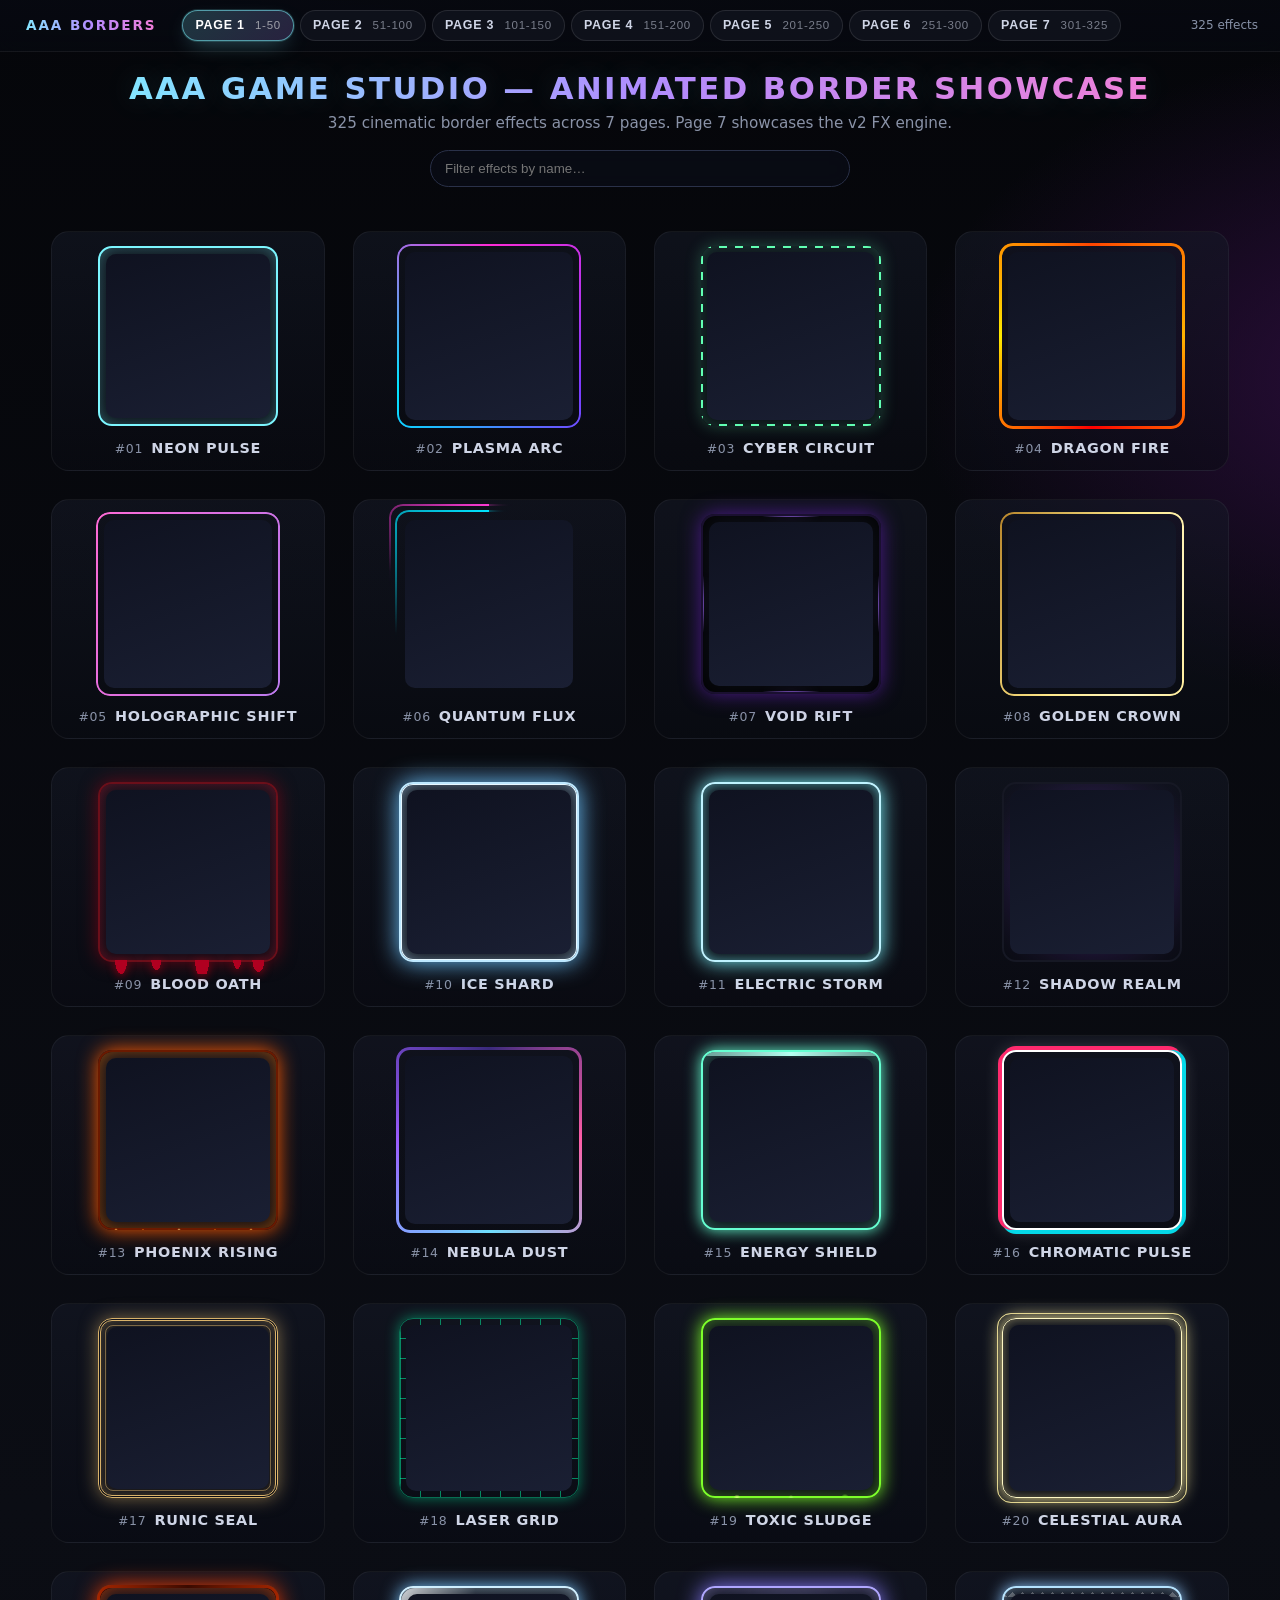
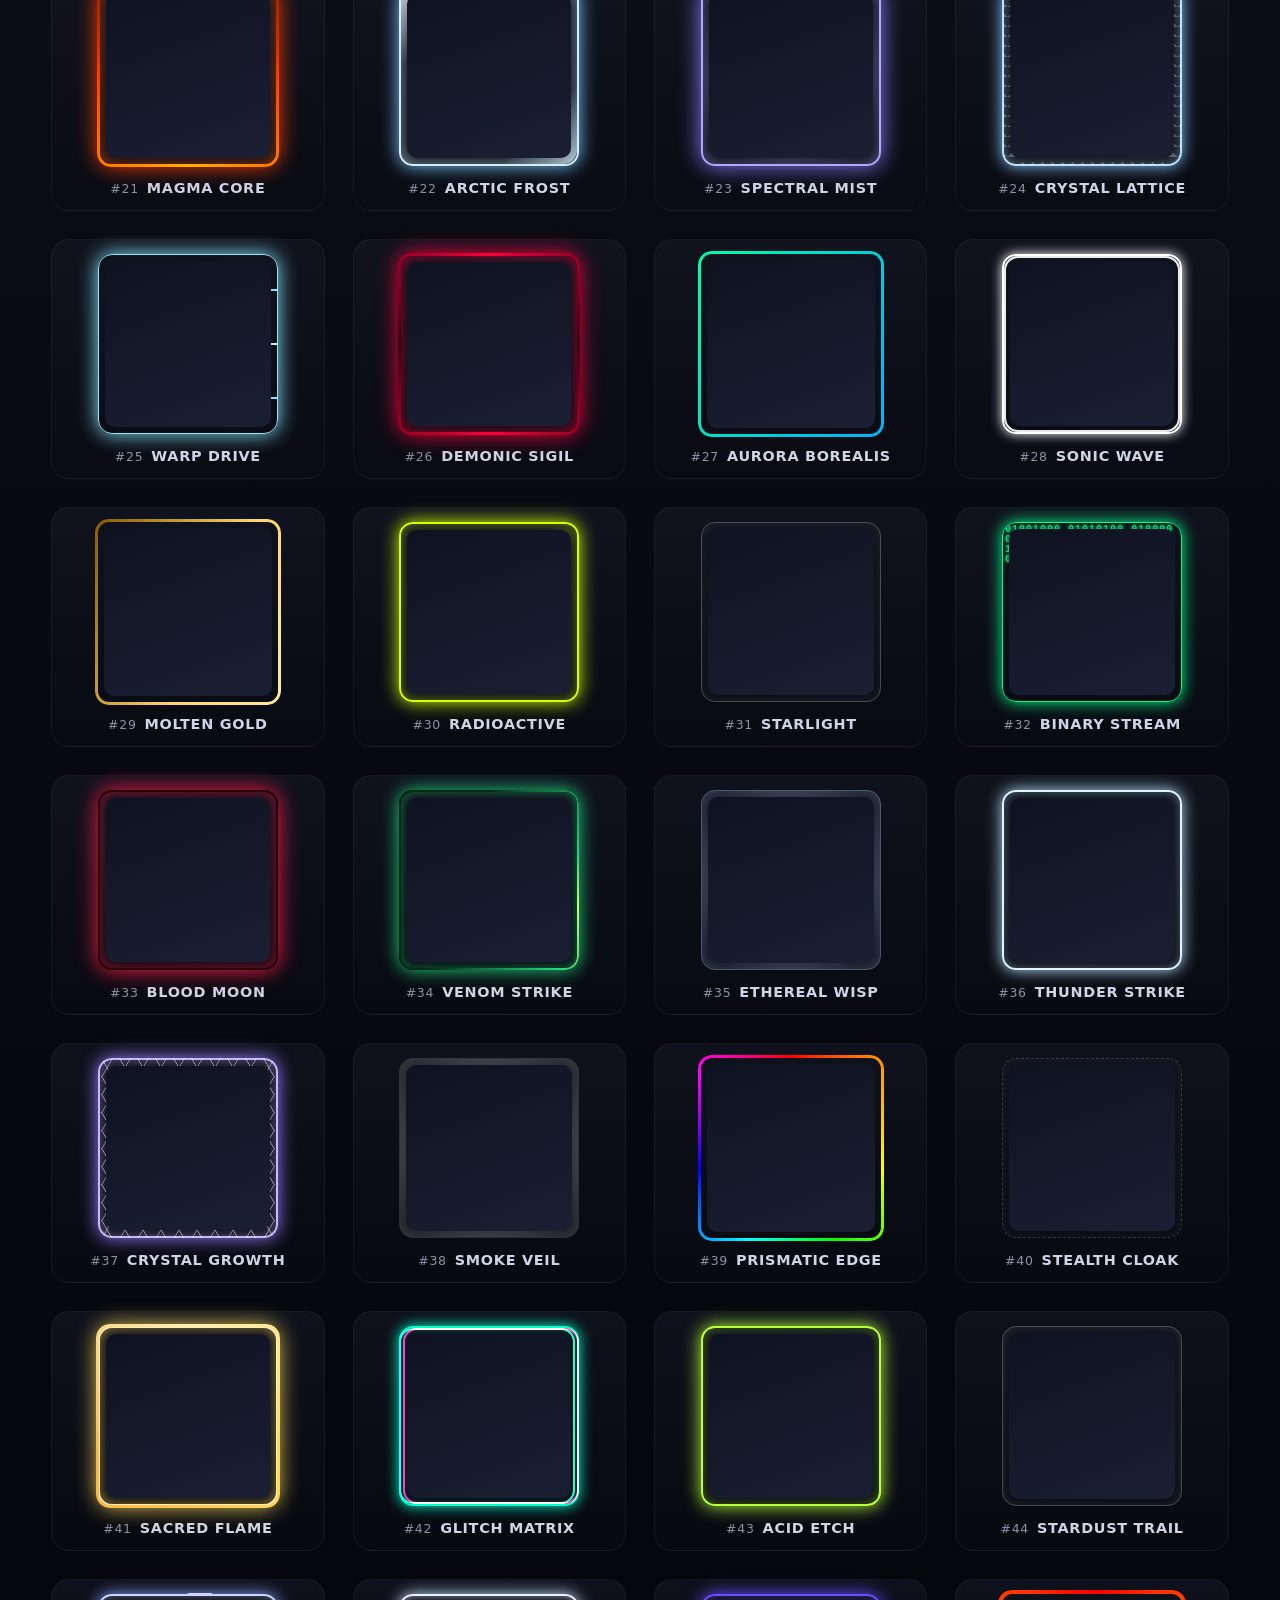
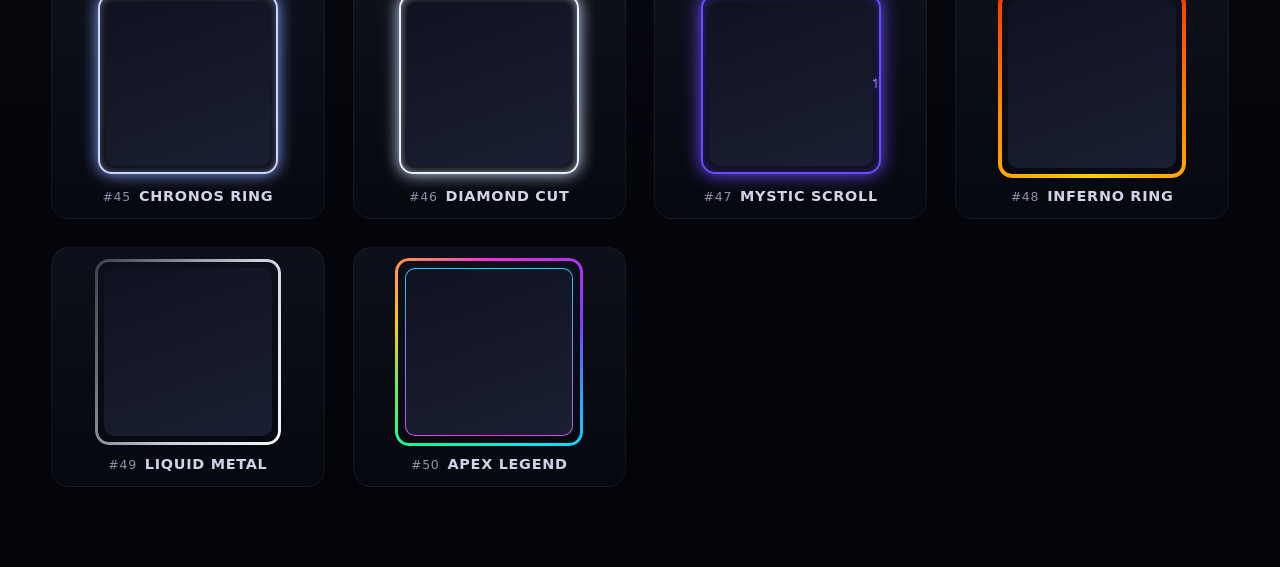
==== commit 0feeaa31: "done for now" ====
--- a/index.html
+++ b/index.html
@@ -3,9 +3,10 @@
 <head>
 <meta charset="UTF-8" />
 <meta name="viewport" content="width=device-width, initial-scale=1.0" />
-<title>AAA Game Studio Animated Borders — 300 Effects</title>
+<title>AAA Game Studio Animated Borders — 325 Effects</title>
 <link rel="stylesheet" href="css/base.css" />
 <link rel="stylesheet" href="css/nav.css" />
+<link rel="stylesheet" href="css/modal.css" />
 <link rel="stylesheet" href="css/borders-01-10.css" />
 <link rel="stylesheet" href="css/borders-11-20.css" />
 <link rel="stylesheet" href="css/borders-21-30.css" />
@@ -17,7 +18,7 @@
 <body>
 <header class="site-header">
   <h1>AAA Game Studio — Animated Border Showcase</h1>
-  <p class="subtitle">300 cinematic border effects across 6 pages. Use the top nav to switch pages.</p>
+  <p class="subtitle">325 cinematic border effects across 7 pages. Page 7 showcases the v2 FX engine.</p>
   <input id="search" type="search" placeholder="Filter effects by name…" />
 </header>
 
@@ -33,12 +34,39 @@
 </template>
 
 <script src="js/effects.js"></script>
+
+<!-- Canvas lifecycle manager (attach / detach / rAF loop).
+     trail.js also still registers its original 51-100 factories but
+     the FX-engine page catalogues re-register those IDs below, so the
+     FX configs win at lookup time. -->
 <script src="js/trail.js"></script>
 <script src="js/trail-ring.js"></script>
-<script src="js/fx-engine.js"></script>
+
+<!-- FX-ENGINE v2 (modular) — load order matters -->
+<script src="js/fx/core.js"></script>
+<script src="js/fx/noise.js"></script>
+<script src="js/fx/palettes.js"></script>
+<script src="js/fx/geometry.js"></script>
+<script src="js/fx/pool.js"></script>
+<script src="js/fx/tracks.js"></script>
+<script src="js/fx/forces.js"></script>
+<script src="js/fx/shapes.js"></script>
+<script src="js/fx/border.js"></script>
+<script src="js/fx/emitter.js"></script>
+<script src="js/fx/presets.js"></script>
+<script src="js/fx/engine.js"></script>
+<script src="js/fx/devtools.js"></script>
+
+<!-- Effect catalogues.  Page 1 (1-50) is CSS-rendered via the
+     borders-*.css files; pages 2-7 are FX-engine-fueled. -->
+<script src="js/fx-page-02.js"></script>
+<script src="js/fx-page-03.js"></script>
 <script src="js/fx-page-04.js"></script>
 <script src="js/fx-page-05.js"></script>
 <script src="js/fx-page-06.js"></script>
+<script src="js/fx-page-07.js"></script>
+
 <script src="js/app.js"></script>
+<script src="js/modal.js"></script>
 </body>
 </html>
--- a/css/modal.css
+++ b/css/modal.css
@@ -0,0 +1,265 @@
+/* ============================================================
+   MODAL — Click-to-edit parameter panel.
+   Opens when a card is clicked; shows live preview + sliders
+   for every tunable field in the FX engine config.
+   ============================================================ */
+
+.fx-modal {
+  position: fixed; inset: 0; z-index: 2000;
+  display: none;
+  align-items: center; justify-content: center;
+}
+.fx-modal.open { display: flex; }
+
+.fx-modal-backdrop {
+  position: absolute; inset: 0;
+  background: radial-gradient(ellipse at center, rgba(10,14,28,.78), rgba(2,4,10,.92));
+  backdrop-filter: blur(6px);
+  -webkit-backdrop-filter: blur(6px);
+}
+
+.fx-modal-panel {
+  position: relative;
+  width: min(1080px, 94vw);
+  max-height: 90vh;
+  display: grid;
+  grid-template-rows: auto 1fr auto;
+  background: linear-gradient(180deg, #121829 0%, #0b101c 100%);
+  border: 1px solid rgba(255,255,255,.08);
+  border-radius: 14px;
+  box-shadow: 0 30px 120px -20px rgba(0,0,0,.8), 0 0 0 1px rgba(120,180,255,.05);
+  overflow: hidden;
+  color: #e5ecfa;
+  font: 500 14px/1.4 ui-sans-serif, "Segoe UI", system-ui, sans-serif;
+}
+
+/* -- Header ---------------------------------------------------- */
+.fx-modal-panel header {
+  display: flex; align-items: center;
+  padding: 14px 18px;
+  border-bottom: 1px solid rgba(255,255,255,.06);
+  background: linear-gradient(180deg, rgba(255,255,255,.03), transparent);
+}
+.fx-modal-panel header h2 {
+  margin: 0; font: 700 18px/1 inherit;
+  letter-spacing: .02em;
+  background: linear-gradient(90deg,#7cf6ff,#b48bff 50%,#ff7ad1);
+  -webkit-background-clip: text; background-clip: text;
+  color: transparent;
+}
+.fx-modal-panel header h2 .id {
+  font-weight: 500;
+  font-size: 13px;
+  color: #6d7a95;
+  margin-left: 10px;
+  -webkit-text-fill-color: #6d7a95;
+}
+.fx-modal-panel header .spacer { flex: 1; }
+.fx-modal-panel header button.close {
+  appearance: none;
+  width: 32px; height: 32px;
+  border: 1px solid rgba(255,255,255,.1);
+  background: rgba(255,255,255,.04);
+  color: #cfd6e6;
+  border-radius: 8px;
+  cursor: pointer;
+  font: 600 18px/1 inherit;
+  transition: background .15s ease, color .15s ease, border-color .15s ease;
+}
+.fx-modal-panel header button.close:hover {
+  background: rgba(255,80,110,.15);
+  color: #ff8ea2;
+  border-color: rgba(255,80,110,.3);
+}
+
+/* -- Body ------------------------------------------------------ */
+.fx-modal-body {
+  display: grid;
+  grid-template-columns: 1fr 1fr;
+  gap: 18px;
+  padding: 18px;
+  overflow: hidden;
+  min-height: 0;
+}
+@media (max-width: 720px) {
+  .fx-modal-body { grid-template-columns: 1fr; }
+}
+
+.fx-modal-preview {
+  position: relative;
+  aspect-ratio: 1 / 1;
+  background: #05070e;
+  border: 1px solid rgba(255,255,255,.06);
+  border-radius: 12px;
+  overflow: hidden;
+}
+.fx-modal-preview canvas {
+  position: absolute; inset: 0; width: 100%; height: 100%;
+}
+.fx-modal-preview canvas.hidden,
+.fx-modal-preview .css-wrap.hidden { display: none; }
+
+/* CSS-effect live preview wrapper.  Filters/transforms applied here
+   affect every descendant, giving universal adjustability for any
+   CSS-driven border regardless of its internal structure. */
+.fx-modal-preview .css-wrap {
+  position: absolute; inset: 0;
+  display: flex; align-items: center; justify-content: center;
+  transform-origin: center;
+  will-change: filter, transform;
+}
+.fx-modal-preview .css-wrap .square {
+  width: 82%; height: 82%;
+  position: relative;
+}
+
+.fx-modal-preview .hint {
+  position: absolute; left: 10px; top: 8px;
+  font: 500 11px/1 monospace;
+  color: #5f6b85;
+  letter-spacing: .08em;
+}
+
+.fx-modal-controls {
+  overflow-y: auto;
+  padding-right: 6px;
+  scrollbar-width: thin;
+  scrollbar-color: rgba(255,255,255,.15) transparent;
+}
+.fx-modal-controls::-webkit-scrollbar { width: 6px; }
+.fx-modal-controls::-webkit-scrollbar-thumb { background: rgba(255,255,255,.12); border-radius: 3px; }
+
+.fx-section {
+  margin-bottom: 14px;
+  background: rgba(255,255,255,.02);
+  border: 1px solid rgba(255,255,255,.05);
+  border-radius: 10px;
+  padding: 10px 12px;
+}
+.fx-section h3 {
+  margin: 0 0 10px 0;
+  font: 600 12px/1 inherit;
+  letter-spacing: .08em;
+  text-transform: uppercase;
+  color: #9ba8c6;
+}
+
+.fx-field {
+  display: grid;
+  grid-template-columns: 120px 1fr 52px;
+  align-items: center;
+  gap: 10px;
+  padding: 5px 0;
+}
+.fx-field label {
+  font-size: 12.5px;
+  color: #b9c3dc;
+  overflow: hidden;
+  text-overflow: ellipsis;
+  white-space: nowrap;
+}
+.fx-field .val {
+  font: 600 12px/1 monospace;
+  text-align: right;
+  color: #7cf6ff;
+}
+
+/* Slider */
+.fx-field input[type="range"] {
+  appearance: none;
+  -webkit-appearance: none;
+  width: 100%; height: 4px;
+  background: linear-gradient(90deg, rgba(124,246,255,.35), rgba(180,139,255,.35));
+  border-radius: 2px;
+  outline: none;
+  cursor: pointer;
+}
+.fx-field input[type="range"]::-webkit-slider-thumb {
+  appearance: none;
+  width: 14px; height: 14px;
+  border-radius: 50%;
+  background: linear-gradient(135deg,#7cf6ff,#b48bff);
+  border: 2px solid #0b101c;
+  box-shadow: 0 0 0 1px rgba(124,246,255,.5), 0 2px 6px rgba(0,0,0,.6);
+  cursor: pointer;
+}
+.fx-field input[type="range"]::-moz-range-thumb {
+  width: 14px; height: 14px;
+  border-radius: 50%;
+  background: linear-gradient(135deg,#7cf6ff,#b48bff);
+  border: 2px solid #0b101c;
+  cursor: pointer;
+}
+
+/* Select / checkbox */
+.fx-field select,
+.fx-field input[type="text"] {
+  appearance: none;
+  background: rgba(255,255,255,.04);
+  color: #e5ecfa;
+  border: 1px solid rgba(255,255,255,.08);
+  border-radius: 6px;
+  padding: 5px 8px;
+  font: 500 12.5px/1 inherit;
+  cursor: pointer;
+  width: 100%;
+}
+.fx-field input[type="checkbox"] {
+  width: 16px; height: 16px;
+  cursor: pointer;
+}
+
+/* Notice for CSS-only effects */
+.fx-notice {
+  padding: 18px 20px;
+  background: rgba(255, 220, 120, 0.05);
+  border: 1px solid rgba(255, 220, 120, 0.15);
+  border-radius: 10px;
+  color: #d8d5c1;
+  font-size: 13px;
+  line-height: 1.5;
+}
+.fx-notice code {
+  background: rgba(0,0,0,.3);
+  padding: 2px 6px;
+  border-radius: 4px;
+  font: 600 12px/1 monospace;
+  color: #ffe99f;
+}
+
+/* -- Footer ---------------------------------------------------- */
+.fx-modal-panel footer {
+  display: flex;
+  gap: 10px;
+  padding: 12px 18px;
+  border-top: 1px solid rgba(255,255,255,.06);
+  background: linear-gradient(0deg, rgba(255,255,255,.02), transparent);
+}
+.fx-modal-panel footer .spacer { flex: 1; }
+.fx-modal-panel footer button {
+  appearance: none;
+  padding: 9px 16px;
+  border-radius: 8px;
+  font: 600 12.5px/1 inherit;
+  letter-spacing: .03em;
+  text-transform: uppercase;
+  cursor: pointer;
+  transition: background .15s ease, color .15s ease, border-color .15s ease;
+  border: 1px solid rgba(255,255,255,.08);
+  background: rgba(255,255,255,.03);
+  color: #cfd6e6;
+}
+.fx-modal-panel footer button:hover {
+  background: rgba(124,246,255,.12);
+  border-color: rgba(124,246,255,.3);
+  color: #d8f6ff;
+}
+.fx-modal-panel footer button.primary {
+  background: linear-gradient(135deg, rgba(124,246,255,.18), rgba(180,139,255,.18));
+  border-color: rgba(124,246,255,.35);
+  color: #ffffff;
+}
+
+/* Cards become clickable */
+.card { cursor: pointer; }
+.card:hover .square { transform: translateZ(0) scale(1.015); transition: transform .15s ease; }
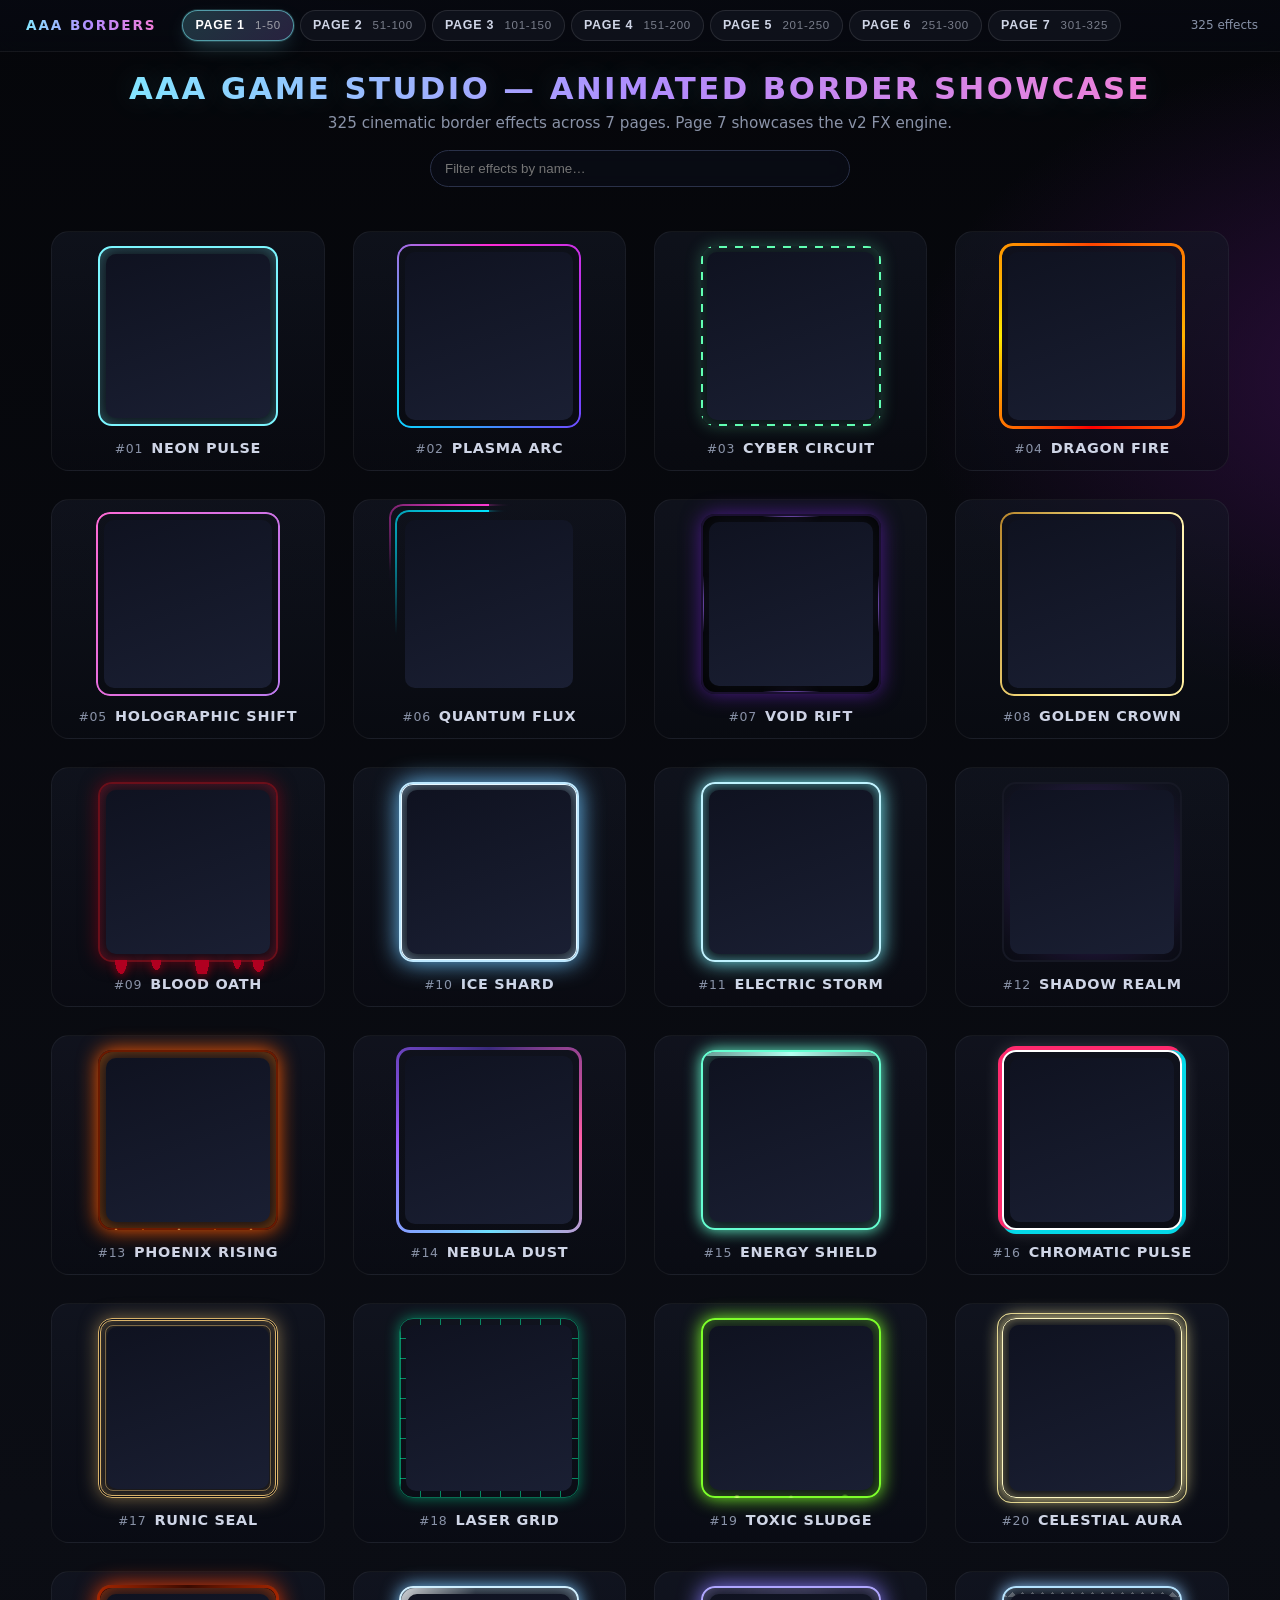
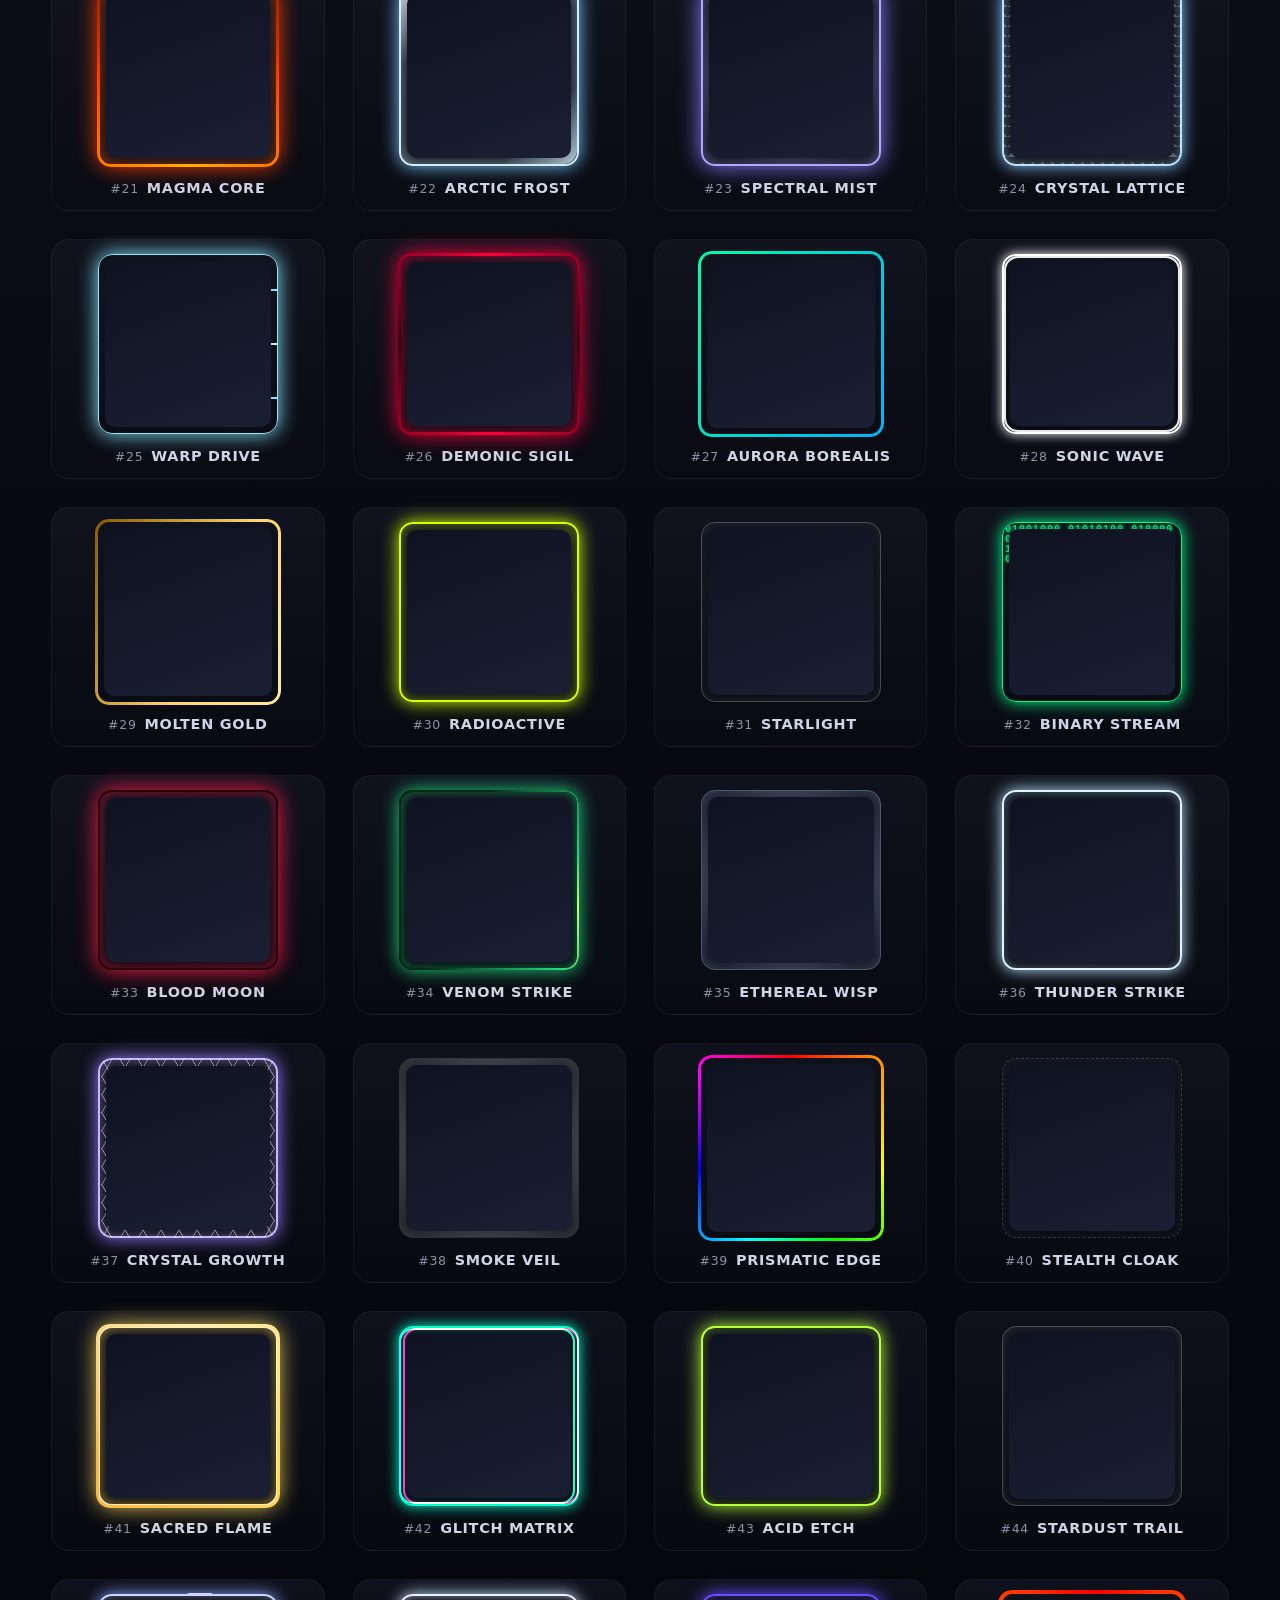
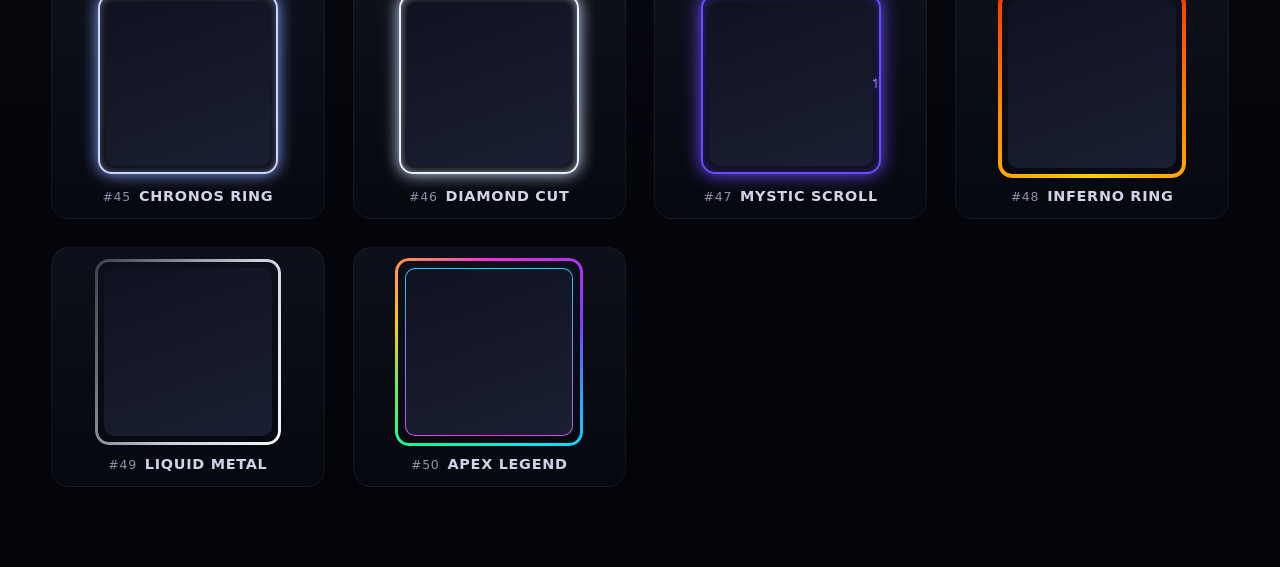
==== commit 4deabf0c: "yay its working!" ====
--- a/index.html
+++ b/index.html
@@ -42,20 +42,10 @@
 <script src="js/trail.js"></script>
 <script src="js/trail-ring.js"></script>
 
-<!-- FX-ENGINE v2 (modular) — load order matters -->
-<script src="js/fx/core.js"></script>
-<script src="js/fx/noise.js"></script>
-<script src="js/fx/palettes.js"></script>
-<script src="js/fx/geometry.js"></script>
-<script src="js/fx/pool.js"></script>
-<script src="js/fx/tracks.js"></script>
-<script src="js/fx/forces.js"></script>
-<script src="js/fx/shapes.js"></script>
-<script src="js/fx/border.js"></script>
-<script src="js/fx/emitter.js"></script>
-<script src="js/fx/presets.js"></script>
-<script src="js/fx/engine.js"></script>
-<script src="js/fx/devtools.js"></script>
+<!-- FX-ENGINE v2 — single-file build (concatenation of js/fx/*.js).
+     Swap back to the individual modules for development; this single
+     file is what ships to end users. -->
+<script src="Max_FX_Engine.js"></script>
 
 <!-- Effect catalogues.  Page 1 (1-50) is CSS-rendered via the
      borders-*.css files; pages 2-7 are FX-engine-fueled. -->
@@ -67,6 +57,7 @@
 <script src="js/fx-page-07.js"></script>
 
 <script src="js/app.js"></script>
+<script src="js/fx-export.js"></script>
 <script src="js/modal.js"></script>
 </body>
 </html>
--- a/css/modal.css
+++ b/css/modal.css
@@ -260,6 +260,48 @@
   color: #ffffff;
 }
 
+/* -- Generated-code preview panel --------------------------------- */
+.fx-code-usage {
+  font-size: 12px;
+  color: #9ba8c6;
+  margin-bottom: 8px;
+  line-height: 1.5;
+}
+.fx-code-usage code {
+  background: rgba(124,246,255,.1);
+  border: 1px solid rgba(124,246,255,.25);
+  padding: 1px 6px;
+  border-radius: 4px;
+  font: 600 11.5px/1.4 ui-monospace, "Cascadia Mono", Consolas, monospace;
+  color: #bff4ff;
+}
+.fx-code-usage code.fx-code-fn {
+  background: rgba(180,139,255,.1);
+  border-color: rgba(180,139,255,.25);
+  color: #e0d1ff;
+}
+.fx-code-pre {
+  margin: 0;
+  max-height: 260px;
+  overflow: auto;
+  background: #05070e;
+  border: 1px solid rgba(255,255,255,.06);
+  border-radius: 8px;
+  padding: 10px 12px;
+  font: 500 11.5px/1.5 ui-monospace, "Cascadia Mono", Consolas, monospace;
+  color: #c7d4ef;
+  white-space: pre;
+  scrollbar-width: thin;
+  scrollbar-color: rgba(255,255,255,.15) transparent;
+}
+.fx-code-pre::-webkit-scrollbar { width: 6px; height: 6px; }
+.fx-code-pre::-webkit-scrollbar-thumb { background: rgba(255,255,255,.12); border-radius: 3px; }
+.fx-code-pre code {
+  display: block;
+  color: inherit;
+  font: inherit;
+}
+
 /* Cards become clickable */
 .card { cursor: pointer; }
 .card:hover .square { transform: translateZ(0) scale(1.015); transition: transform .15s ease; }
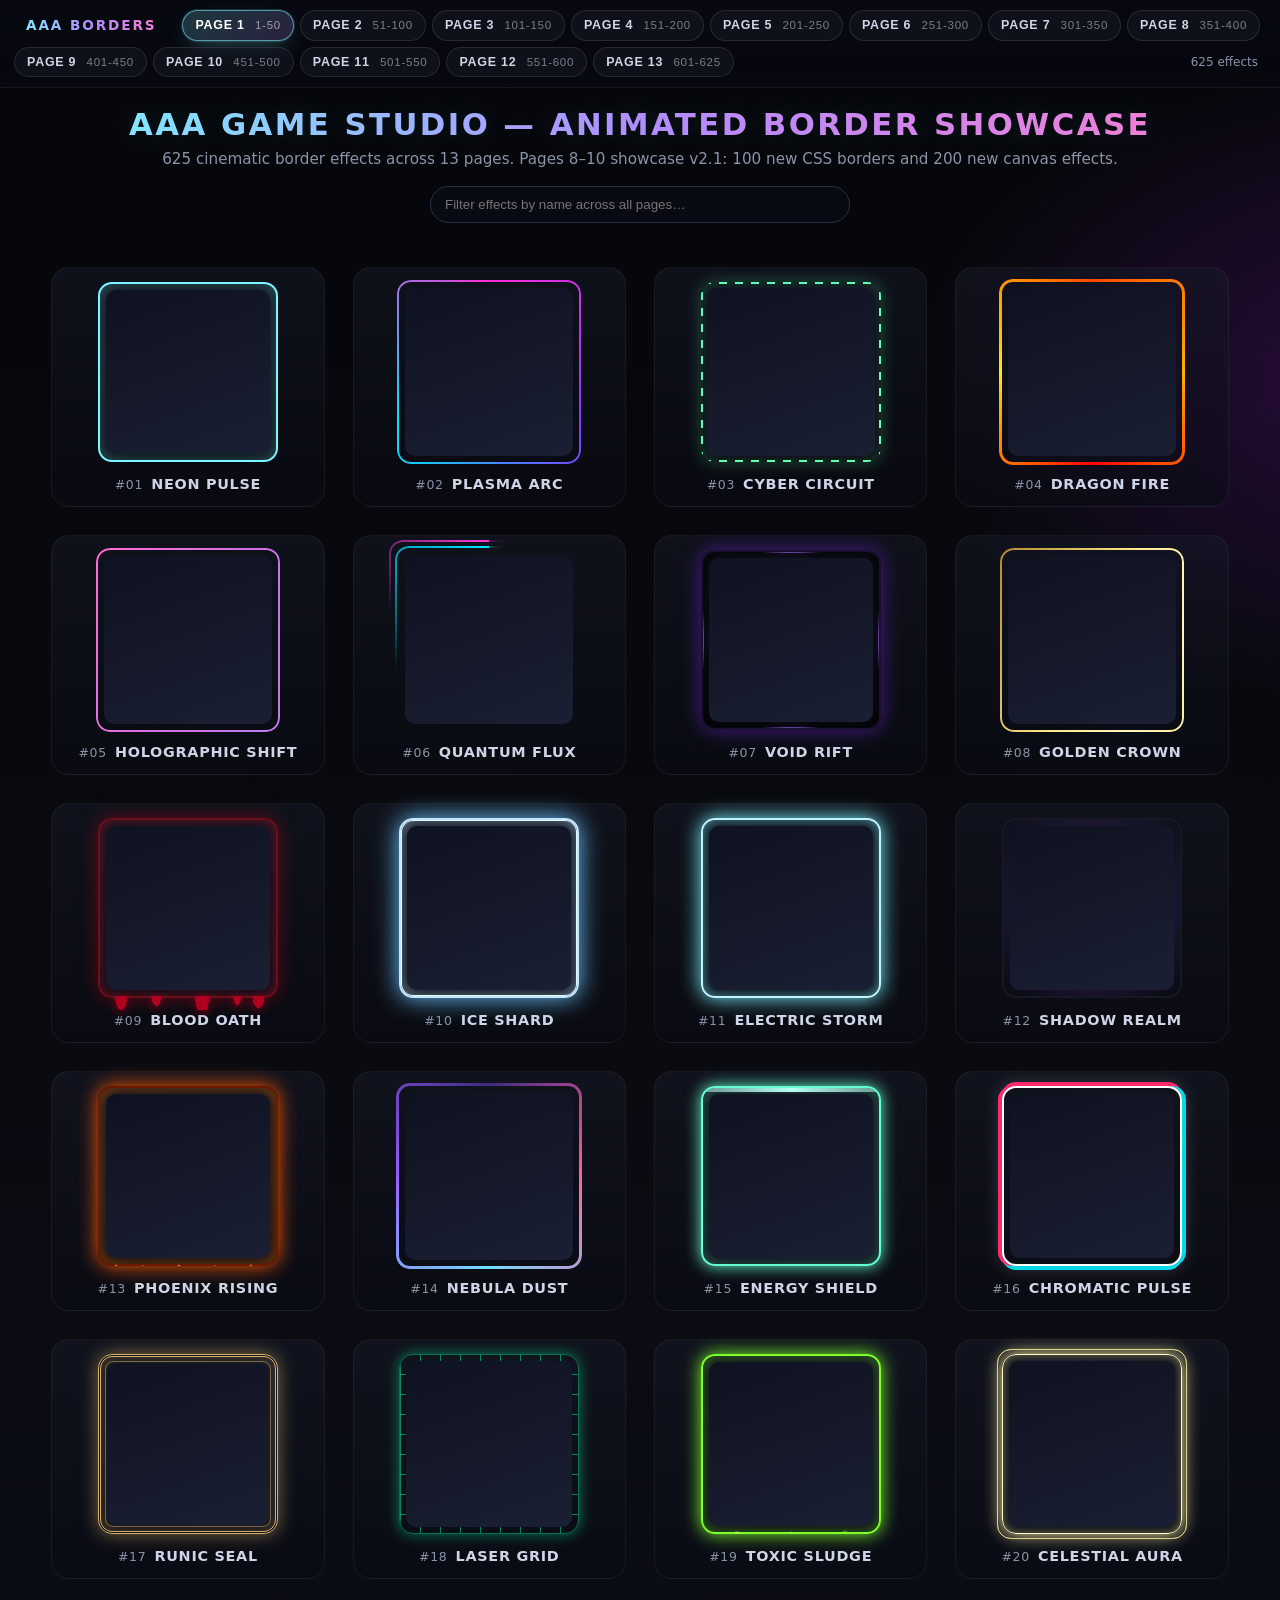
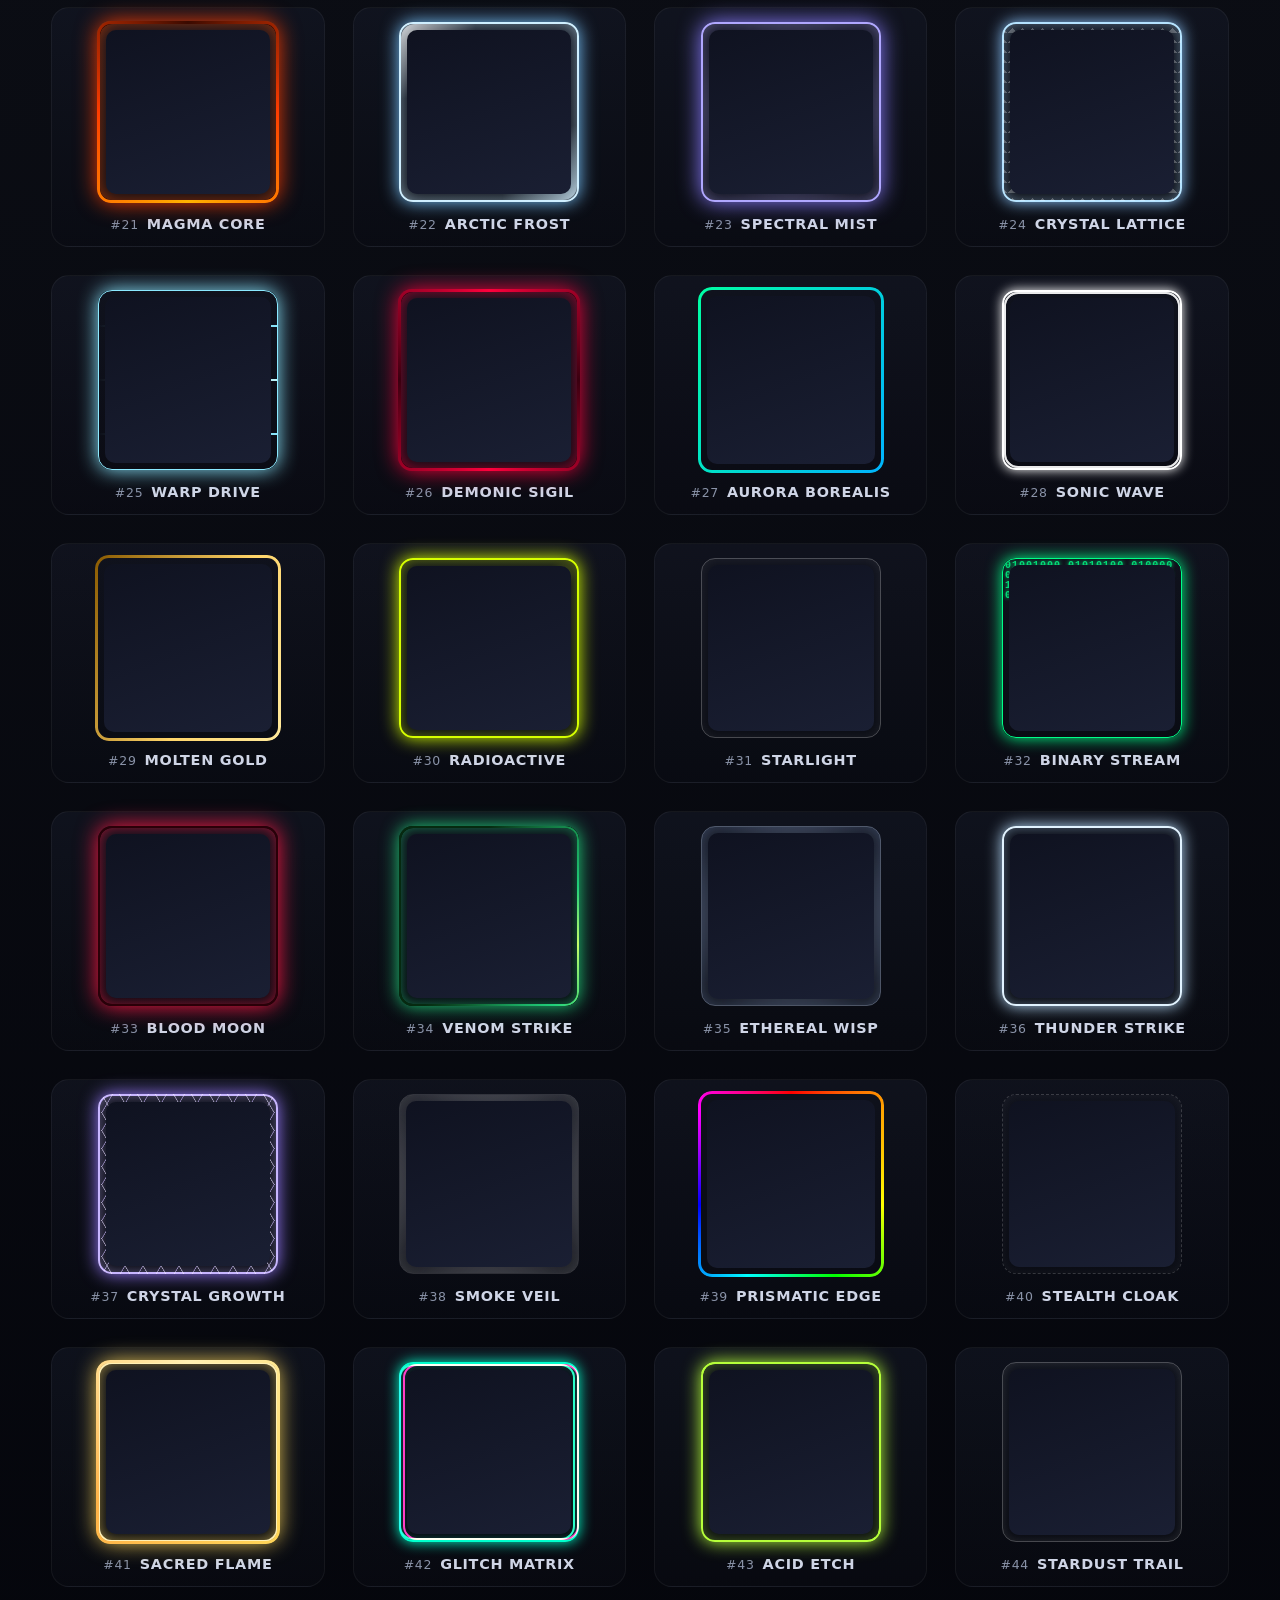
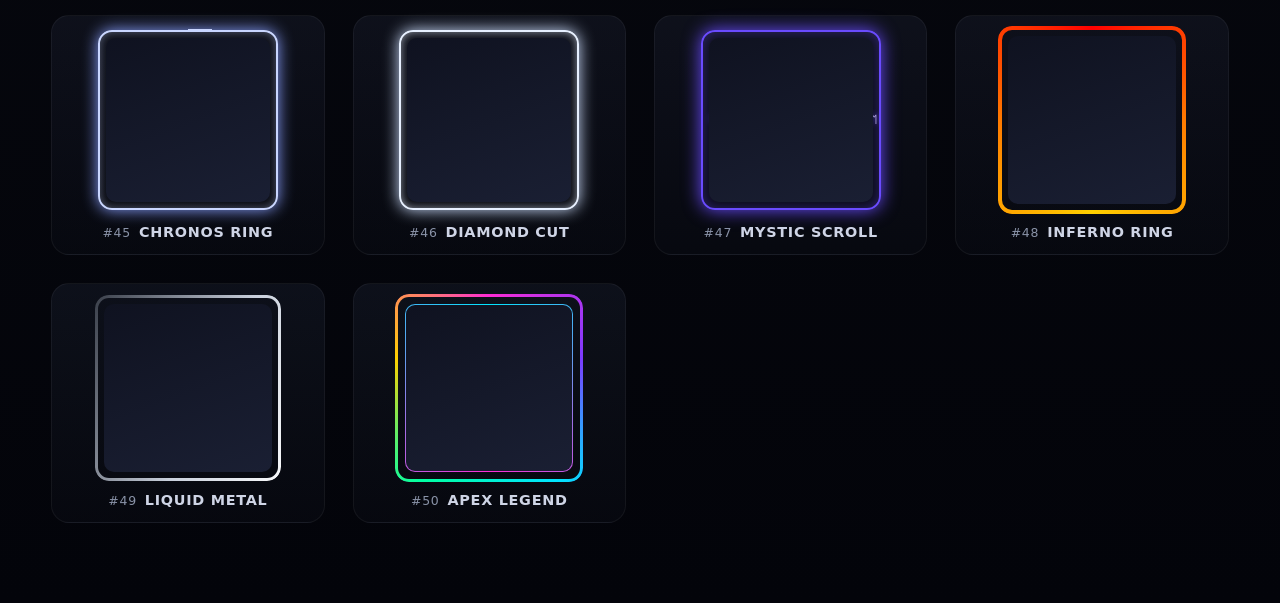
==== commit d9950433: "300 newish effects" ====
--- a/index.html
+++ b/index.html
@@ -3,7 +3,7 @@
 <head>
 <meta charset="UTF-8" />
 <meta name="viewport" content="width=device-width, initial-scale=1.0" />
-<title>AAA Game Studio Animated Borders — 325 Effects</title>
+<title>AAA Game Studio Animated Borders — 625 Effects</title>
 <link rel="stylesheet" href="css/base.css" />
 <link rel="stylesheet" href="css/nav.css" />
 <link rel="stylesheet" href="css/modal.css" />
@@ -14,12 +14,13 @@
 <link rel="stylesheet" href="css/borders-41-50.css" />
 <link rel="stylesheet" href="css/borders-51-100.css" />
 <link rel="stylesheet" href="css/borders-101-150.css" />
+<link rel="stylesheet" href="css/borders-326-425.css" />
 </head>
 <body>
 <header class="site-header">
   <h1>AAA Game Studio — Animated Border Showcase</h1>
-  <p class="subtitle">325 cinematic border effects across 7 pages. Page 7 showcases the v2 FX engine.</p>
-  <input id="search" type="search" placeholder="Filter effects by name…" />
+  <p class="subtitle">625 cinematic border effects across 13 pages. Pages 8–10 showcase v2.1: 100 new CSS borders and 200 new canvas effects.</p>
+  <input id="search" type="search" placeholder="Filter effects by name across all pages…" />
 </header>
 
 <main id="grid" class="grid">
@@ -42,21 +43,28 @@
 <script src="js/trail.js"></script>
 <script src="js/trail-ring.js"></script>
 
-<!-- FX-ENGINE v2 — single-file build (concatenation of js/fx/*.js).
-     Swap back to the individual modules for development; this single
-     file is what ships to end users. -->
+<!-- FX-ENGINE v2 — single-file build (concatenation of js/fx/*.js). -->
 <script src="Max_FX_Engine.js"></script>
 
+<!-- FX-ENGINE v2.1 EXTENSIONS — new shapes/forces/palettes/ramps.
+     Must load AFTER the base engine and BEFORE any page that uses them. -->
+<script src="js/fx-engine-ext.js"></script>
+
 <!-- Effect catalogues.  Page 1 (1-50) is CSS-rendered via the
-     borders-*.css files; pages 2-7 are FX-engine-fueled. -->
+     borders-*.css files; pages 2-7 are FX-engine-fueled; page 8 is
+     CSS (326-425); pages 9-10 are new v2.1 canvas effects. -->
 <script src="js/fx-page-02.js"></script>
 <script src="js/fx-page-03.js"></script>
 <script src="js/fx-page-04.js"></script>
 <script src="js/fx-page-05.js"></script>
 <script src="js/fx-page-06.js"></script>
 <script src="js/fx-page-07.js"></script>
+<script src="js/fx-page-08.js"></script>
+<script src="js/fx-page-09.js"></script>
+<script src="js/fx-page-10.js"></script>
 
 <script src="js/app.js"></script>
+<script src="js/fx-css-db.js"></script>
 <script src="js/fx-export.js"></script>
 <script src="js/modal.js"></script>
 </body>
--- a/css/borders-326-425.css
+++ b/css/borders-326-425.css
@@ -0,0 +1,489 @@
+/* ============================================================================
+   BORDERS 326-425 — 100 NEW CSS-ONLY BORDER EFFECTS
+   ----------------------------------------------------------------------------
+   Pure CSS, GPU-friendly.  Every effect uses transform/opacity/gradient-
+   position animations (no layout thrash) and caps animation cost via a
+   single ::before or ::after pseudo-element wherever possible.
+   Shared helpers (`@property --angle`, `spin-angle`, `pulse-op`) are
+   declared in base.css.
+   ============================================================================ */
+
+/* ---- shared helper keyframes (local) ------------------------------------- */
+@keyframes b-march-x   { to { background-position: 28px 0, -28px 0, 0 28px, 0 -28px; } }
+@keyframes b-scan      { 0%{transform:translateY(-110%)}100%{transform:translateY(110%)} }
+@keyframes b-scan-x    { 0%{transform:translateX(-110%)}100%{transform:translateX(110%)} }
+@keyframes b-breathe   { 0%,100%{transform:scale(1)}50%{transform:scale(1.06)} }
+@keyframes b-bgshift   { 0%{background-position:0 0}100%{background-position:400% 0} }
+@keyframes b-bgshift-y { 0%{background-position:0 0}100%{background-position:0 400%} }
+@keyframes b-dash      { to { stroke-dashoffset:-200; } }
+@keyframes b-fade      { 0%,100%{opacity:.25}50%{opacity:1} }
+@keyframes b-wobble    { 0%,100%{transform:rotate(0)}50%{transform:rotate(1.4deg)} }
+@keyframes b-tilt      { 0%,100%{transform:skewX(0)}50%{transform:skewX(4deg)} }
+@keyframes b-bar-y     { 0%{transform:translateY(-100%)}100%{transform:translateY(100%)} }
+@keyframes b-spin-slow { to { transform:rotate(360deg); } }
+@keyframes b-flicker   { 0%,19%,22%,62%,64%,100%{opacity:1} 20%,21%,63%{opacity:.3} }
+@keyframes b-zoom      { 0%,100%{background-size:100% 100%}50%{background-size:140% 140%} }
+@keyframes b-drift     { to { background-position:60px 40px,-60px -40px,40px -60px,-40px 60px; } }
+
+/* ---- 326  Aurora Curtain  (drifting multicolor sheath) ------------------ */
+.b326{position:relative;}
+.b326::before{content:"";position:absolute;inset:-2px;border-radius:inherit;padding:2px;
+  background:linear-gradient(115deg,#00ffa6,#00d4ff 30%,#b48bff 60%,#ff6ad1 90%,#00ffa6);
+  background-size:400% 100%;animation:b-bgshift 6s linear infinite;
+  -webkit-mask:linear-gradient(#000 0 0) content-box,linear-gradient(#000 0 0);mask:linear-gradient(#000 0 0) content-box,linear-gradient(#000 0 0);
+  -webkit-mask-composite:xor;mask-composite:exclude;filter:drop-shadow(0 0 10px #7ef7d3);}
+
+/* 327 Magma Flow — molten ring */
+.b327{position:relative;}
+.b327::before{content:"";position:absolute;inset:-3px;border-radius:inherit;padding:3px;
+  background:conic-gradient(from var(--angle),#3a0000,#ff5200,#ffd500,#ff5200,#3a0000);
+  -webkit-mask:linear-gradient(#000 0 0) content-box,linear-gradient(#000 0 0);mask:linear-gradient(#000 0 0) content-box,linear-gradient(#000 0 0);
+  -webkit-mask-composite:xor;mask-composite:exclude;animation:spin-angle 5s linear infinite;filter:drop-shadow(0 0 12px #ff7a1c);}
+
+/* 328 Glacial Veins */
+.b328{border:2px solid #bde8ff;box-shadow:inset 0 0 14px #8fd3ff,0 0 10px #8fd3ff;position:relative;}
+.b328::before{content:"";position:absolute;inset:4px;border-radius:inherit;
+  background:radial-gradient(circle at 20% 30%,rgba(255,255,255,.4) 1px,transparent 2px) 0 0/18px 18px,
+             radial-gradient(circle at 70% 80%,rgba(180,230,255,.5) 1px,transparent 2px) 9px 9px/18px 18px;
+  mix-blend-mode:screen;animation:b-fade 3s ease-in-out infinite;}
+
+/* 329 Sunfire Halo */
+.b329{position:relative;}
+.b329::before{content:"";position:absolute;inset:-6px;border-radius:inherit;
+  background:radial-gradient(closest-side,rgba(255,200,60,.5),transparent 70%);animation:b-breathe 2.4s ease-in-out infinite;}
+.b329::after{content:"";position:absolute;inset:-2px;border-radius:inherit;padding:2px;
+  background:conic-gradient(from var(--angle),#ffea70,#ff7a1c,#ffea70);animation:spin-angle 7s linear infinite;
+  -webkit-mask:linear-gradient(#000 0 0) content-box,linear-gradient(#000 0 0);mask:linear-gradient(#000 0 0) content-box,linear-gradient(#000 0 0);
+  -webkit-mask-composite:xor;mask-composite:exclude;}
+
+/* 330 Tron Wall — neon line sweeping across */
+.b330{border:2px solid #0ff;box-shadow:inset 0 0 14px rgba(0,255,255,.35);position:relative;overflow:hidden;}
+.b330::before{content:"";position:absolute;inset:0;background:linear-gradient(90deg,transparent,#0ff,transparent);width:40%;animation:b-scan-x 2.4s linear infinite;mix-blend-mode:screen;}
+
+/* 331 Obsidian Blade */
+.b331{border:2px solid #111;box-shadow:inset 0 0 10px #000,0 0 14px #a36bff;position:relative;}
+.b331::before{content:"";position:absolute;inset:-1px;border-radius:inherit;padding:1px;
+  background:linear-gradient(135deg,#1a1030,#a36bff 50%,#1a1030);background-size:200% 200%;animation:b-bgshift 4s linear infinite;
+  -webkit-mask:linear-gradient(#000 0 0) content-box,linear-gradient(#000 0 0);mask:linear-gradient(#000 0 0) content-box,linear-gradient(#000 0 0);
+  -webkit-mask-composite:xor;mask-composite:exclude;}
+
+/* 332 Phosphor CRT — scanlines + tint */
+.b332{border:2px solid #0f0;box-shadow:inset 0 0 22px #0f0;position:relative;overflow:hidden;}
+.b332::before{content:"";position:absolute;inset:0;background:repeating-linear-gradient(0deg,rgba(0,255,0,.15) 0 2px,transparent 2px 4px);animation:b-scan 4s linear infinite;}
+
+/* 333 Hexgrid Hum */
+.b333{border:2px solid #7cf6ff;background:
+  linear-gradient(30deg,transparent 46%,rgba(124,246,255,.25) 46% 54%,transparent 54%) 0 0/26px 44px,
+  linear-gradient(-30deg,transparent 46%,rgba(124,246,255,.25) 46% 54%,transparent 54%) 0 0/26px 44px;
+  animation:b-fade 2.2s ease-in-out infinite;box-shadow:inset 0 0 14px rgba(124,246,255,.3);}
+
+/* 334 Venom Drip */
+.b334{border:2px solid #2f6b0a;box-shadow:inset 0 0 14px rgba(80,220,40,.4),0 0 14px rgba(80,220,40,.3);position:relative;overflow:visible;}
+.b334::after{content:"";position:absolute;left:0;right:0;top:100%;height:16px;
+  background:radial-gradient(5px 14px at 10% 0,#7cff2a 98%,transparent),radial-gradient(4px 10px at 28% 0,#7cff2a 98%,transparent),radial-gradient(6px 18px at 56% 0,#7cff2a 98%,transparent),radial-gradient(5px 12px at 80% 0,#7cff2a 98%,transparent);
+  animation:b-fade 2s ease-in-out infinite;filter:drop-shadow(0 2px 4px rgba(80,255,80,.6));}
+
+/* 335 Royal Sigil — gold frame with pulse */
+.b335{border:3px double #f1c232;box-shadow:0 0 16px rgba(241,194,50,.5),inset 0 0 12px rgba(241,194,50,.35);animation:b-fade 2.4s ease-in-out infinite;}
+
+/* 336 Arc Reactor */
+.b336{position:relative;}
+.b336::before,.b336::after{content:"";position:absolute;inset:-4px;border-radius:inherit;padding:2px;
+  -webkit-mask:linear-gradient(#000 0 0) content-box,linear-gradient(#000 0 0);mask:linear-gradient(#000 0 0) content-box,linear-gradient(#000 0 0);
+  -webkit-mask-composite:xor;mask-composite:exclude;}
+.b336::before{background:conic-gradient(from var(--angle),transparent 60%,#4de8ff);animation:spin-angle 3s linear infinite;filter:drop-shadow(0 0 6px #4de8ff);}
+.b336::after{inset:-12px;background:conic-gradient(from var(--angle),transparent 82%,#79f2ff);animation:spin-angle 5s linear infinite reverse;filter:drop-shadow(0 0 10px #4de8ff);}
+
+/* 337 Lava Crack */
+.b337{border:2px solid #200;box-shadow:inset 0 0 10px #300,0 0 14px #ff3a00;position:relative;overflow:hidden;}
+.b337::before{content:"";position:absolute;inset:0;
+  background:repeating-linear-gradient(45deg,transparent 0 10px,rgba(255,80,0,.6) 10px 11px,transparent 11px 20px);
+  mix-blend-mode:screen;animation:b-bgshift 3s linear infinite;}
+
+/* 338 Spider Web */
+.b338{border:1px solid #ccc;position:relative;}
+.b338::before{content:"";position:absolute;inset:0;border-radius:inherit;
+  background:
+    radial-gradient(circle,transparent 62%,rgba(200,200,200,.3) 62% 63%,transparent 64%),
+    conic-gradient(rgba(200,200,200,.22) 0 1%,transparent 1% 12.5%,rgba(200,200,200,.22) 12.5% 13.5%,transparent 13.5% 25%,rgba(200,200,200,.22) 25% 26%,transparent 26% 37.5%,rgba(200,200,200,.22) 37.5% 38.5%,transparent 38.5% 50%,rgba(200,200,200,.22) 50% 51%,transparent 51% 62.5%,rgba(200,200,200,.22) 62.5% 63.5%,transparent 63.5% 75%,rgba(200,200,200,.22) 75% 76%,transparent 76% 87.5%,rgba(200,200,200,.22) 87.5% 88.5%,transparent 88.5%);}
+
+/* 339 Bamboo Bound */
+.b339{border:2px solid #8fce4b;box-shadow:inset 0 0 10px rgba(140,220,80,.35);background:repeating-linear-gradient(0deg,transparent 0 22px,rgba(100,200,60,.35) 22px 24px);animation:b-bgshift-y 6s linear infinite;}
+
+/* 340 Mercury Mirror */
+.b340{position:relative;}
+.b340::before{content:"";position:absolute;inset:-2px;border-radius:inherit;padding:2px;
+  background:linear-gradient(115deg,#444,#ddd,#fff,#ddd,#444);background-size:300% 100%;
+  -webkit-mask:linear-gradient(#000 0 0) content-box,linear-gradient(#000 0 0);mask:linear-gradient(#000 0 0) content-box,linear-gradient(#000 0 0);
+  -webkit-mask-composite:xor;mask-composite:exclude;animation:b-bgshift 4s linear infinite;}
+
+/* 341 Lunar Ring */
+.b341{border:2px solid #d9e5ff;box-shadow:0 0 22px rgba(180,200,255,.6),inset 0 0 14px rgba(200,210,255,.4);animation:b-breathe 3s ease-in-out infinite;}
+
+/* 342 Tide Wash */
+.b342{position:relative;overflow:hidden;}
+.b342::before{content:"";position:absolute;inset:0;border-radius:inherit;
+  background:linear-gradient(180deg,transparent 55%,rgba(40,150,220,.55) 65%,rgba(40,150,220,.15) 75%,transparent 85%);background-size:100% 300%;animation:b-bgshift-y 5s ease-in-out infinite alternate;}
+
+/* 343 Warp Lines — converging streaks */
+.b343{position:relative;overflow:hidden;}
+.b343::before{content:"";position:absolute;inset:0;
+  background:repeating-conic-gradient(from 0deg at 50% 50%,transparent 0 2deg,rgba(124,246,255,.4) 2deg 3deg,transparent 3deg 15deg);animation:b-spin-slow 12s linear infinite;mix-blend-mode:screen;}
+
+/* 344 Sandstorm */
+.b344{position:relative;overflow:hidden;border:1px solid #a07a3b;}
+.b344::before{content:"";position:absolute;inset:0;
+  background:radial-gradient(1px 1px at 25% 20%,#c49b55,transparent 50%) 0 0/14px 14px,
+             radial-gradient(1px 1px at 75% 60%,#a07a3b,transparent 50%) 7px 7px/14px 14px;
+  animation:b-drift 8s linear infinite;opacity:.85;}
+
+/* 345 Nebula Haze */
+.b345{position:relative;}
+.b345::before{content:"";position:absolute;inset:-8px;border-radius:inherit;
+  background:radial-gradient(closest-side at 20% 30%,rgba(180,100,255,.4),transparent 60%),
+             radial-gradient(closest-side at 80% 70%,rgba(100,200,255,.35),transparent 60%);
+  animation:b-breathe 4s ease-in-out infinite;}
+
+/* 346 Runestone */
+.b346{border:3px solid #6b4a1e;background:linear-gradient(135deg,#4a3414,#7e5c2b,#4a3414);background-size:200% 200%;animation:b-bgshift 6s linear infinite;box-shadow:inset 0 0 18px rgba(0,0,0,.5);}
+
+/* 347 Glass Pane */
+.b347{border:1px solid rgba(255,255,255,.35);backdrop-filter:blur(2px);background:linear-gradient(135deg,rgba(255,255,255,.1),rgba(255,255,255,0));box-shadow:inset 0 0 30px rgba(255,255,255,.08);}
+.b347{position:relative;}
+.b347::before{content:"";position:absolute;inset:0;border-radius:inherit;background:linear-gradient(110deg,transparent 40%,rgba(255,255,255,.35) 50%,transparent 60%);background-size:200% 100%;animation:b-bgshift 4s linear infinite;mix-blend-mode:screen;}
+
+/* 348 Gridlock — 2-tone moving grid */
+.b348{background:
+  linear-gradient(#7cf6ff 1px,transparent 1px) 0 0/22px 22px,
+  linear-gradient(90deg,#7cf6ff 1px,transparent 1px) 0 0/22px 22px;
+  background-color:#0c1020;animation:b-drift 6s linear infinite;border:1px solid #7cf6ff;}
+
+/* 349 Stealth Pulse — barely visible pulse */
+.b349{border:1px solid rgba(255,255,255,.15);animation:b-fade 3s ease-in-out infinite;box-shadow:inset 0 0 20px rgba(255,255,255,.06);}
+
+/* 350 Inferno Rim */
+.b350{position:relative;}
+.b350::before{content:"";position:absolute;inset:-2px;border-radius:inherit;padding:2px;
+  background:conic-gradient(from var(--angle),#400,#f10,#ff0,#f10,#400);
+  -webkit-mask:linear-gradient(#000 0 0) content-box,linear-gradient(#000 0 0);mask:linear-gradient(#000 0 0) content-box,linear-gradient(#000 0 0);
+  -webkit-mask-composite:xor;mask-composite:exclude;animation:spin-angle 2s linear infinite;filter:drop-shadow(0 0 12px #ff4a00);}
+
+/* 351 Frost Web */
+.b351{border:2px solid #cdf3ff;background:
+  linear-gradient(45deg,transparent 48%,rgba(205,243,255,.3) 48% 52%,transparent 52%) 0 0/14px 14px,
+  linear-gradient(-45deg,transparent 48%,rgba(205,243,255,.3) 48% 52%,transparent 52%) 0 0/14px 14px;
+  box-shadow:inset 0 0 14px rgba(205,243,255,.4);animation:b-fade 3s ease-in-out infinite;}
+
+/* 352 Holo Glitch */
+.b352{border:2px solid #b4b4ff;box-shadow:inset 0 0 10px #b4b4ff;position:relative;overflow:hidden;animation:b-flicker 3s steps(1,end) infinite;}
+.b352::before{content:"";position:absolute;inset:0;background:linear-gradient(0deg,transparent,rgba(180,180,255,.35),transparent);height:30%;animation:b-scan 1.4s linear infinite;}
+
+/* 353 Static Noise */
+.b353{border:1px solid #888;position:relative;overflow:hidden;}
+.b353::before{content:"";position:absolute;inset:0;
+  background:radial-gradient(1px 1px at 20% 30%,#fff,transparent 50%) 0 0/4px 4px,
+             radial-gradient(1px 1px at 60% 70%,#fff,transparent 50%) 2px 2px/4px 4px;
+  animation:b-flicker 1s steps(1,end) infinite;opacity:.4;}
+
+/* 354 Sand Etch */
+.b354{border:2px solid #b48b4a;box-shadow:inset 0 0 14px rgba(180,140,60,.3);background:repeating-linear-gradient(90deg,transparent 0 4px,rgba(180,140,60,.2) 4px 5px);animation:b-bgshift 10s linear infinite;}
+
+/* 355 Plasma Sheet */
+.b355{position:relative;}
+.b355::before{content:"";position:absolute;inset:0;border-radius:inherit;
+  background:conic-gradient(from 0deg,#ff6a00,#ffd600,#00ffae,#00b3ff,#b84bff,#ff4b9a,#ff6a00);
+  background-size:300% 300%;animation:b-bgshift 5s linear infinite;mix-blend-mode:color;opacity:.5;}
+.b355{box-shadow:inset 0 0 20px rgba(255,255,255,.2);border:2px solid #fff;}
+
+/* 356 Quantum Dots */
+.b356{border:1px solid #a0e8ff;background:radial-gradient(circle,#a0e8ff 1px,transparent 2px) 0 0/12px 12px;animation:b-drift 4s linear infinite;}
+
+/* 357 Energy Field */
+.b357{position:relative;border:2px solid #4de8ff;}
+.b357::before{content:"";position:absolute;inset:-12px;border-radius:inherit;
+  background:radial-gradient(closest-side,rgba(77,232,255,.4),transparent 70%);animation:b-breathe 2s ease-in-out infinite;pointer-events:none;}
+
+/* 358 Rainbow Hum */
+.b358{border:2px solid #fff;animation:hue 4s linear infinite;box-shadow:0 0 14px #fff,inset 0 0 14px rgba(255,255,255,.4);}
+
+/* 359 Prism Crack */
+.b359{position:relative;}
+.b359::before{content:"";position:absolute;inset:-2px;border-radius:inherit;padding:2px;
+  background:linear-gradient(90deg,#ff0080,#ff8c00,#ffed00,#00e676,#00b0ff,#d500f9,#ff0080);background-size:700% 100%;
+  -webkit-mask:linear-gradient(#000 0 0) content-box,linear-gradient(#000 0 0);mask:linear-gradient(#000 0 0) content-box,linear-gradient(#000 0 0);
+  -webkit-mask-composite:xor;mask-composite:exclude;animation:b-bgshift 6s linear infinite;}
+
+/* 360 Crown of Thorns */
+.b360{border:2px solid #2a1a00;background:repeating-linear-gradient(45deg,#2a1a00 0 4px,#6b4a1e 4px 8px);box-shadow:inset 0 0 10px #000,0 0 10px #8a5c28;}
+
+/* 361 Solar Wind */
+.b361{position:relative;overflow:hidden;}
+.b361::before{content:"";position:absolute;inset:0;
+  background:linear-gradient(90deg,transparent 0 30%,rgba(255,200,60,.4) 30% 33%,transparent 33% 60%,rgba(255,150,40,.4) 60% 63%,transparent 63%);
+  animation:b-bgshift 3s linear infinite;}
+
+/* 362 Yin Yang Spin */
+.b362{position:relative;}
+.b362::before{content:"";position:absolute;inset:0;border-radius:inherit;background:conic-gradient(from var(--angle),#000 50%,#fff 50%);animation:spin-angle 6s linear infinite;opacity:.35;}
+
+/* 363 Mystic Runes — pulsing moons */
+.b363{border:2px solid #9a7aff;box-shadow:0 0 12px #9a7aff,inset 0 0 16px rgba(154,122,255,.4);animation:b-fade 2.4s ease-in-out infinite;}
+
+/* 364 Bioluminescent */
+.b364{border:2px solid #00d4b4;box-shadow:0 0 12px #00d4b4,inset 0 0 14px rgba(0,212,180,.4);animation:b-fade 1.8s ease-in-out infinite;}
+
+/* 365 Copper Patina */
+.b365{border:3px solid #2d7a6f;background:linear-gradient(135deg,#2d7a6f,#61a8a0,#2d7a6f);background-size:200% 200%;animation:b-bgshift 8s linear infinite;box-shadow:inset 0 0 10px #0b3a34;}
+
+/* 366 Scorched Edge */
+.b366{border:2px solid #000;box-shadow:inset 0 0 20px #200,0 0 10px #b00;position:relative;}
+.b366::before{content:"";position:absolute;inset:0;border-radius:inherit;background:radial-gradient(closest-side at 50% 100%,rgba(255,80,0,.5),transparent 60%);animation:b-fade 3s ease-in-out infinite;}
+
+/* 367 Frozen Lightning */
+.b367{border:2px solid #aef0ff;box-shadow:inset 0 0 10px #aef0ff;position:relative;overflow:hidden;}
+.b367::before{content:"";position:absolute;inset:0;background:linear-gradient(100deg,transparent 45%,#fff 50%,transparent 55%);background-size:200% 200%;animation:b-bgshift 2s linear infinite;mix-blend-mode:screen;}
+
+/* 368 Golden Stitch */
+.b368{border:3px dashed #f1c232;box-shadow:inset 0 0 8px rgba(241,194,50,.3);animation:b-march-x 1s linear infinite;background:transparent;}
+
+/* 369 Carbon Mesh */
+.b369{background:
+  linear-gradient(45deg,#1a1a1a 25%,transparent 25%,transparent 75%,#1a1a1a 75%),
+  linear-gradient(45deg,#1a1a1a 25%,#222 25%,#222 75%,#1a1a1a 75%);
+  background-size:12px 12px;background-position:0 0,6px 6px;border:1px solid #333;animation:b-drift 10s linear infinite;}
+
+/* 370 Laser Grid Marching */
+.b370{border:1px solid #f0f;background:
+  linear-gradient(90deg,transparent 49%,#f0f 49% 51%,transparent 51%) 0 0/20px 20px,
+  linear-gradient(0deg,transparent 49%,#f0f 49% 51%,transparent 51%) 0 0/20px 20px;
+  animation:b-drift 3s linear infinite;box-shadow:inset 0 0 12px rgba(255,0,255,.5);}
+
+/* 371 Ember Smoulder */
+.b371{border:2px solid #3a1400;box-shadow:inset 0 0 14px #500,0 0 16px rgba(255,120,0,.5);animation:b-fade 2.6s ease-in-out infinite;}
+
+/* 372 Royal Velvet */
+.b372{border:4px solid #430a55;background:linear-gradient(135deg,#2a0636,#6a1d8a,#2a0636);background-size:200% 200%;animation:b-bgshift 7s linear infinite;box-shadow:inset 0 0 18px #000;}
+
+/* 373 Deep Sea Bioluminescence */
+.b373{position:relative;border:1px solid #0d3a5c;background:linear-gradient(180deg,#031327,#053c5a);}
+.b373::before{content:"";position:absolute;inset:0;border-radius:inherit;
+  background:radial-gradient(2px 2px at 20% 30%,#8effcf,transparent 60%),
+             radial-gradient(2px 2px at 75% 70%,#8effcf,transparent 60%),
+             radial-gradient(2px 2px at 40% 80%,#8effcf,transparent 60%);
+  animation:b-fade 2s ease-in-out infinite;}
+
+/* 374 Binary Rain */
+.b374{border:1px solid #0f0;color:#0f0;background:repeating-linear-gradient(0deg,transparent 0 8px,rgba(0,255,0,.15) 8px 9px);animation:b-bgshift-y 2s linear infinite;box-shadow:inset 0 0 14px rgba(0,255,0,.3);}
+
+/* 375 Sun Spot */
+.b375{position:relative;}
+.b375::before{content:"";position:absolute;inset:-14px;border-radius:inherit;
+  background:radial-gradient(closest-side,rgba(255,180,60,.75),transparent 60%);animation:b-breathe 3s ease-in-out infinite;}
+.b375{border:2px solid #ffb43c;}
+
+/* 376 Forest Moss */
+.b376{border:3px solid #3a5a1c;background:radial-gradient(circle at 30% 30%,rgba(100,200,70,.35) 1px,transparent 2px) 0 0/10px 10px;box-shadow:inset 0 0 14px #1a2a0a;}
+
+/* 377 Emerald Shard */
+.b377{border:2px solid #0c8a55;box-shadow:0 0 14px #0c8a55,inset 0 0 12px rgba(12,138,85,.5);position:relative;}
+.b377::before{content:"";position:absolute;inset:0;border-radius:inherit;background:linear-gradient(135deg,transparent 45%,rgba(180,255,220,.5) 50%,transparent 55%);background-size:200% 200%;animation:b-bgshift 3s linear infinite;mix-blend-mode:screen;}
+
+/* 378 Void Pit */
+.b378{border:2px solid #000;background:radial-gradient(closest-side,transparent 60%,#120022 100%);box-shadow:inset 0 0 26px #000,0 0 16px #4b1b8a;}
+
+/* 379 Sunset Strip */
+.b379{position:relative;}
+.b379::before{content:"";position:absolute;inset:-2px;border-radius:inherit;padding:2px;
+  background:linear-gradient(90deg,#ff0080,#ff8c00,#ffed00);background-size:300% 100%;
+  -webkit-mask:linear-gradient(#000 0 0) content-box,linear-gradient(#000 0 0);mask:linear-gradient(#000 0 0) content-box,linear-gradient(#000 0 0);
+  -webkit-mask-composite:xor;mask-composite:exclude;animation:b-bgshift 5s linear infinite;}
+
+/* 380 Moonlit Path */
+.b380{border:1px solid #cedcff;box-shadow:inset 0 0 20px rgba(200,210,255,.3),0 0 18px rgba(170,190,255,.35);position:relative;}
+.b380::before{content:"";position:absolute;inset:0;border-radius:inherit;background:linear-gradient(135deg,transparent 40%,rgba(230,240,255,.35) 50%,transparent 60%);background-size:200% 200%;animation:b-bgshift 5s ease-in-out infinite;mix-blend-mode:screen;}
+
+/* 381 Toxic Bubble */
+.b381{border:2px solid #7cff2a;box-shadow:inset 0 0 14px rgba(124,255,42,.5);position:relative;}
+.b381::before{content:"";position:absolute;inset:6px;border-radius:inherit;
+  background:radial-gradient(circle at 30% 30%,rgba(180,255,100,.5),transparent 40%);animation:b-breathe 2.2s ease-in-out infinite;}
+
+/* 382 Rune of Healing */
+.b382{border:2px solid #e7d35a;box-shadow:0 0 14px #e7d35a,inset 0 0 12px rgba(231,211,90,.4);animation:b-fade 2.8s ease-in-out infinite;}
+
+/* 383 Dark Matter Pull */
+.b383{position:relative;}
+.b383::before{content:"";position:absolute;inset:-10px;border-radius:50%;
+  background:radial-gradient(closest-side,rgba(120,70,200,.4),transparent 70%);animation:b-breathe 4s ease-in-out infinite;}
+.b383{border:1px solid #5a3aa0;}
+
+/* 384 Techno Pulse Bar */
+.b384{border:1px solid #0ff;position:relative;overflow:hidden;box-shadow:inset 0 0 12px rgba(0,255,255,.35);}
+.b384::before{content:"";position:absolute;left:0;right:0;top:0;height:6px;background:linear-gradient(90deg,transparent,#0ff,transparent);width:50%;animation:b-scan-x 1.6s linear infinite;}
+
+/* 385 Dragon Scale */
+.b385{border:2px solid #0c3d1a;background:
+  radial-gradient(circle at 50% 0,#1a6b34 8px,transparent 9px) 0 0/18px 18px,
+  radial-gradient(circle at 0 50%,#1a6b34 8px,transparent 9px) 9px 9px/18px 18px;
+  background-color:#062012;box-shadow:inset 0 0 12px #000;}
+
+/* 386 Brass Fitting */
+.b386{border:4px solid #b08d3a;background:linear-gradient(135deg,#8a6a22,#ddb35a,#8a6a22);background-size:200% 200%;animation:b-bgshift 8s linear infinite;box-shadow:inset 0 0 10px #604519;}
+
+/* 387 Blood Orchid */
+.b387{border:2px solid #8b0a1a;box-shadow:0 0 14px rgba(180,10,40,.6),inset 0 0 14px rgba(180,10,40,.4);position:relative;}
+.b387::before{content:"";position:absolute;inset:4px;border-radius:inherit;background:radial-gradient(circle at 50% 50%,rgba(255,80,100,.5),transparent 50%);animation:b-breathe 2.8s ease-in-out infinite;}
+
+/* 388 Noxious Mist */
+.b388{position:relative;overflow:hidden;border:1px solid #70a048;}
+.b388::before{content:"";position:absolute;inset:0;background:radial-gradient(circle at 30% 30%,rgba(140,220,80,.4),transparent 50%),radial-gradient(circle at 70% 70%,rgba(180,240,100,.35),transparent 50%);animation:b-breathe 3s ease-in-out infinite;}
+
+/* 389 Chrome Polish */
+.b389{border:2px solid #ccc;background:linear-gradient(90deg,#333,#fff,#333);background-size:200% 100%;animation:b-bgshift 4s linear infinite;box-shadow:inset 0 0 14px rgba(0,0,0,.4);}
+
+/* 390 Acid Spill */
+.b390{border:2px solid #a0ff30;box-shadow:inset 0 0 14px rgba(160,255,48,.4),0 0 14px rgba(160,255,48,.5);position:relative;overflow:visible;}
+.b390::after{content:"";position:absolute;left:5%;right:5%;top:100%;height:10px;background:radial-gradient(4px 10px at 20% 0,#a0ff30 99%,transparent),radial-gradient(3px 8px at 50% 0,#a0ff30 99%,transparent),radial-gradient(4px 12px at 80% 0,#a0ff30 99%,transparent);animation:b-fade 1.8s ease-in-out infinite;}
+
+/* 391 Starburst Halo */
+.b391{position:relative;}
+.b391::before{content:"";position:absolute;inset:0;border-radius:inherit;
+  background:repeating-conic-gradient(from 0deg,rgba(255,240,180,.5) 0 1deg,transparent 1deg 6deg);animation:b-spin-slow 10s linear infinite;mix-blend-mode:screen;}
+.b391{border:1px solid #ffe87a;}
+
+/* 392 Voltage Arc */
+.b392{border:2px solid #ffe; box-shadow:0 0 14px #9ee,inset 0 0 14px rgba(160,220,255,.4);animation:b-flicker 2s steps(1,end) infinite;}
+
+/* 393 Silk Ribbon */
+.b393{position:relative;}
+.b393::before{content:"";position:absolute;inset:-2px;border-radius:inherit;padding:2px;
+  background:linear-gradient(115deg,#ff80ab,#ffd180,#ff80ab);background-size:200% 100%;
+  -webkit-mask:linear-gradient(#000 0 0) content-box,linear-gradient(#000 0 0);mask:linear-gradient(#000 0 0) content-box,linear-gradient(#000 0 0);
+  -webkit-mask-composite:xor;mask-composite:exclude;animation:b-bgshift 4s linear infinite;}
+
+/* 394 Plasma Cocoon */
+.b394{border:2px solid transparent;border-radius:var(--radius);box-shadow:0 0 16px #9c2aff,inset 0 0 16px #9c2aff;background:linear-gradient(#0a0418,#0a0418) padding-box,linear-gradient(135deg,#9c2aff,#ff2a9c,#9c2aff) border-box;animation:hue 6s linear infinite;}
+
+/* 395 Cybernetic Pulse */
+.b395{border:1px solid #0ff;box-shadow:inset 0 0 14px #0ff,0 0 14px #0ff;animation:b-fade 1.6s ease-in-out infinite;background:repeating-linear-gradient(90deg,transparent 0 14px,rgba(0,255,255,.15) 14px 15px);}
+
+/* 396 Polaroid Light Leak */
+.b396{border:2px solid #fff;position:relative;overflow:hidden;box-shadow:inset 0 0 14px rgba(255,255,255,.2);}
+.b396::before{content:"";position:absolute;inset:0;background:radial-gradient(closest-side at 100% 0,rgba(255,180,80,.55),transparent 50%);animation:b-breathe 4s ease-in-out infinite;}
+
+/* 397 Spectral Tear */
+.b397{border:2px solid #b4c8ff;animation:b-flicker 3s steps(1,end) infinite;box-shadow:0 0 14px rgba(180,200,255,.6),inset 0 0 14px rgba(180,200,255,.4);position:relative;}
+.b397::before{content:"";position:absolute;inset:0;background:linear-gradient(90deg,transparent,rgba(180,200,255,.35),transparent);width:30%;animation:b-scan-x 2s linear infinite;}
+
+/* 398 Gear Teeth */
+.b398{border:2px solid #666;background:
+  linear-gradient(90deg,#888 50%,transparent 50%) 0 0/12px 4px repeat-x,
+  linear-gradient(90deg,#888 50%,transparent 50%) 0 100%/12px 4px repeat-x,
+  linear-gradient(0deg,#888 50%,transparent 50%) 0 0/4px 12px repeat-y,
+  linear-gradient(0deg,#888 50%,transparent 50%) 100% 0/4px 12px repeat-y;
+  background-color:transparent;animation:b-march-x 1.6s linear infinite;}
+
+/* 399 Fairy Ring */
+.b399{border:2px solid #ffcaff;box-shadow:0 0 14px #ffcaff,inset 0 0 14px rgba(255,202,255,.4);animation:b-breathe 3s ease-in-out infinite;}
+
+/* 400 Prism Tilt */
+.b400{border:2px solid #fff;background:linear-gradient(45deg,#ff80ab,#80c4ff,#80ffc4,#fff080,#ff80ab);background-size:300% 300%;animation:b-bgshift 6s linear infinite,b-tilt 4s ease-in-out infinite;box-shadow:inset 0 0 20px rgba(255,255,255,.3);}
+
+/* 401 Sapphire Glow */
+.b401{border:2px solid #2a5bff;box-shadow:0 0 16px #2a5bff,inset 0 0 14px rgba(42,91,255,.5);animation:b-fade 2.2s ease-in-out infinite;}
+
+/* 402 Ruby Frame */
+.b402{border:3px solid #b00020;box-shadow:0 0 14px #ff3860,inset 0 0 12px rgba(255,56,96,.4);animation:b-fade 2.6s ease-in-out infinite;}
+
+/* 403 Onyx Pulse */
+.b403{border:3px solid #0a0a14;box-shadow:0 0 16px #202040,inset 0 0 16px #0a0a14;animation:b-fade 3s ease-in-out infinite;}
+
+/* 404 Error Frame — glitching red */
+.b404{border:2px dashed #f22;animation:b-flicker 1.2s steps(1,end) infinite;box-shadow:inset 0 0 14px rgba(255,34,34,.5);}
+
+/* 405 Pixel Marquee */
+.b405{border:2px solid #fff;background:repeating-linear-gradient(90deg,#ff0080 0 10px,#ff8c00 10px 20px,#ffed00 20px 30px,#00e676 30px 40px,#00b0ff 40px 50px,#d500f9 50px 60px);background-size:600% 100%;animation:b-bgshift 5s linear infinite;box-shadow:inset 0 0 14px rgba(0,0,0,.5);}
+
+/* 406 Foggy Halo */
+.b406{position:relative;}
+.b406::before{content:"";position:absolute;inset:-10px;border-radius:inherit;
+  background:radial-gradient(closest-side,rgba(200,210,230,.4),transparent 70%);animation:b-breathe 4s ease-in-out infinite;}
+.b406{border:1px solid rgba(200,210,230,.35);}
+
+/* 407 Shrine Gate */
+.b407{border:4px solid #c94c22;box-shadow:0 0 12px rgba(201,76,34,.5),inset 0 0 12px rgba(201,76,34,.3);background:linear-gradient(180deg,#c94c22,#8a2e14,#c94c22);background-size:100% 200%;animation:b-bgshift-y 6s ease-in-out infinite;}
+
+/* 408 Obsidian Mirror */
+.b408{border:2px solid #0a0a14;background:linear-gradient(135deg,#0a0a14,#2a2a44,#0a0a14);background-size:200% 200%;animation:b-bgshift 7s linear infinite;box-shadow:inset 0 0 18px #000;}
+
+/* 409 Cherry Blossom */
+.b409{border:2px solid #ffa7c7;box-shadow:inset 0 0 14px rgba(255,167,199,.4),0 0 12px rgba(255,167,199,.35);position:relative;}
+.b409::before{content:"";position:absolute;inset:0;border-radius:inherit;background:radial-gradient(2px 2px at 20% 30%,#ffd4e5,transparent 60%),radial-gradient(2px 2px at 70% 60%,#ffd4e5,transparent 60%),radial-gradient(2px 2px at 40% 80%,#ffd4e5,transparent 60%);animation:b-fade 2.6s ease-in-out infinite;}
+
+/* 410 Thunder Crack */
+.b410{border:2px solid #ddd;animation:b-flicker 0.9s steps(1,end) infinite;box-shadow:0 0 22px rgba(180,220,255,.8),inset 0 0 14px rgba(180,220,255,.5);}
+
+/* 411 Iron Rivet */
+.b411{border:6px ridge #6a6a6a;box-shadow:inset 0 0 10px #000;background:linear-gradient(135deg,#3a3a3a,#6a6a6a);background-size:200% 200%;animation:b-bgshift 10s linear infinite;}
+
+/* 412 Galaxy Swirl */
+.b412{position:relative;}
+.b412::before{content:"";position:absolute;inset:0;border-radius:inherit;background:conic-gradient(from var(--angle),#0a0a30,#4b1b8a,#c72283,#4b1b8a,#0a0a30);animation:spin-angle 10s linear infinite;opacity:.85;}
+.b412{border:1px solid #4b1b8a;box-shadow:0 0 18px #4b1b8a;}
+
+/* 413 Ice Ring Dash */
+.b413{border:2px dashed #b8e4ff;animation:b-march-x 1.4s linear infinite;box-shadow:inset 0 0 14px rgba(180,228,255,.5);}
+
+/* 414 Toxic Dash */
+.b414{border:2px dashed #a0ff30;animation:b-march-x 1s linear infinite;box-shadow:inset 0 0 14px rgba(160,255,48,.4);}
+
+/* 415 Dragon Breath */
+.b415{position:relative;}
+.b415::before{content:"";position:absolute;inset:-4px;border-radius:inherit;padding:3px;
+  background:conic-gradient(from var(--angle),#2a0,#0a0,#ff3,#2a0);
+  -webkit-mask:linear-gradient(#000 0 0) content-box,linear-gradient(#000 0 0);mask:linear-gradient(#000 0 0) content-box,linear-gradient(#000 0 0);
+  -webkit-mask-composite:xor;mask-composite:exclude;animation:spin-angle 4s linear infinite;filter:drop-shadow(0 0 8px #7a2);}
+
+/* 416 Divine Light */
+.b416{position:relative;}
+.b416::before{content:"";position:absolute;inset:0;border-radius:inherit;
+  background:repeating-conic-gradient(from 0deg,rgba(255,240,180,.35) 0 2deg,transparent 2deg 14deg);animation:b-spin-slow 8s linear infinite;mix-blend-mode:screen;}
+.b416{border:1px solid #fff2bf;box-shadow:0 0 18px rgba(255,220,120,.6);}
+
+/* 417 Siren Pulse — red-blue alternating */
+.b417{border:2px solid #fff;animation:b-flicker 1s steps(1,end) infinite;box-shadow:inset 0 0 14px rgba(255,0,60,.6),0 0 18px rgba(60,160,255,.6);}
+
+/* 418 Stained Glass */
+.b418{border:3px solid #444;background:
+  conic-gradient(from 0deg at 50% 50%,#b33 0 25%,#3b3 25% 50%,#33b 50% 75%,#b3b 75%);
+  background-blend-mode:multiply;opacity:1;animation:hue 8s linear infinite;box-shadow:inset 0 0 14px #000;}
+
+/* 419 Techno Ribbon */
+.b419{border:1px solid #0ff;background:repeating-linear-gradient(45deg,transparent 0 8px,rgba(0,255,255,.25) 8px 10px,transparent 10px 18px);animation:b-drift 4s linear infinite;}
+
+/* 420 Bone Frame */
+.b420{border:4px solid #e6dccc;box-shadow:inset 0 0 10px #b5a78f,0 0 10px rgba(230,220,204,.3);}
+
+/* 421 Time Rift */
+.b421{position:relative;border:1px solid #a36bff;}
+.b421::before{content:"";position:absolute;inset:0;border-radius:inherit;background:conic-gradient(from var(--angle),transparent 0 30%,#a36bff 40% 60%,transparent 70%);animation:spin-angle 4s linear infinite;opacity:.6;mix-blend-mode:screen;}
+
+/* 422 Confetti Line */
+.b422{border:3px solid transparent;border-radius:var(--radius);background:linear-gradient(#0a0a14,#0a0a14) padding-box,repeating-linear-gradient(45deg,#ff4d6d 0 6px,#ffd43b 6px 12px,#69db7c 12px 18px,#4dabf7 18px 24px,#da77f2 24px 30px) border-box;animation:b-bgshift 4s linear infinite;}
+
+/* 423 Lotus Bloom */
+.b423{position:relative;}
+.b423::before{content:"";position:absolute;inset:-4px;border-radius:inherit;
+  background:conic-gradient(from 0deg,#ffc0cb 0 12deg,transparent 12deg 40deg);animation:b-spin-slow 12s linear infinite;mix-blend-mode:screen;}
+.b423{border:1px solid #ffc0cb;}
+
+/* 424 Sonar Ping */
+.b424{border:2px solid #0ff;position:relative;}
+.b424::before,.b424::after{content:"";position:absolute;inset:0;border-radius:inherit;border:2px solid #0ff;opacity:0;animation:b-breathe 2.6s ease-in-out infinite,b-fade 2.6s ease-in-out infinite;}
+.b424::after{animation-delay:-1.3s;}
+
+/* 425 Quantum Shift — hue-cycling gradient frame finale */
+.b425{position:relative;}
+.b425::before{content:"";position:absolute;inset:-3px;border-radius:inherit;padding:3px;
+  background:conic-gradient(from var(--angle),#ff0080,#ffd600,#00ffae,#00b3ff,#b84bff,#ff0080);
+  -webkit-mask:linear-gradient(#000 0 0) content-box,linear-gradient(#000 0 0);mask:linear-gradient(#000 0 0) content-box,linear-gradient(#000 0 0);
+  -webkit-mask-composite:xor;mask-composite:exclude;animation:spin-angle 4s linear infinite,hue 8s linear infinite;filter:drop-shadow(0 0 10px currentColor);}
